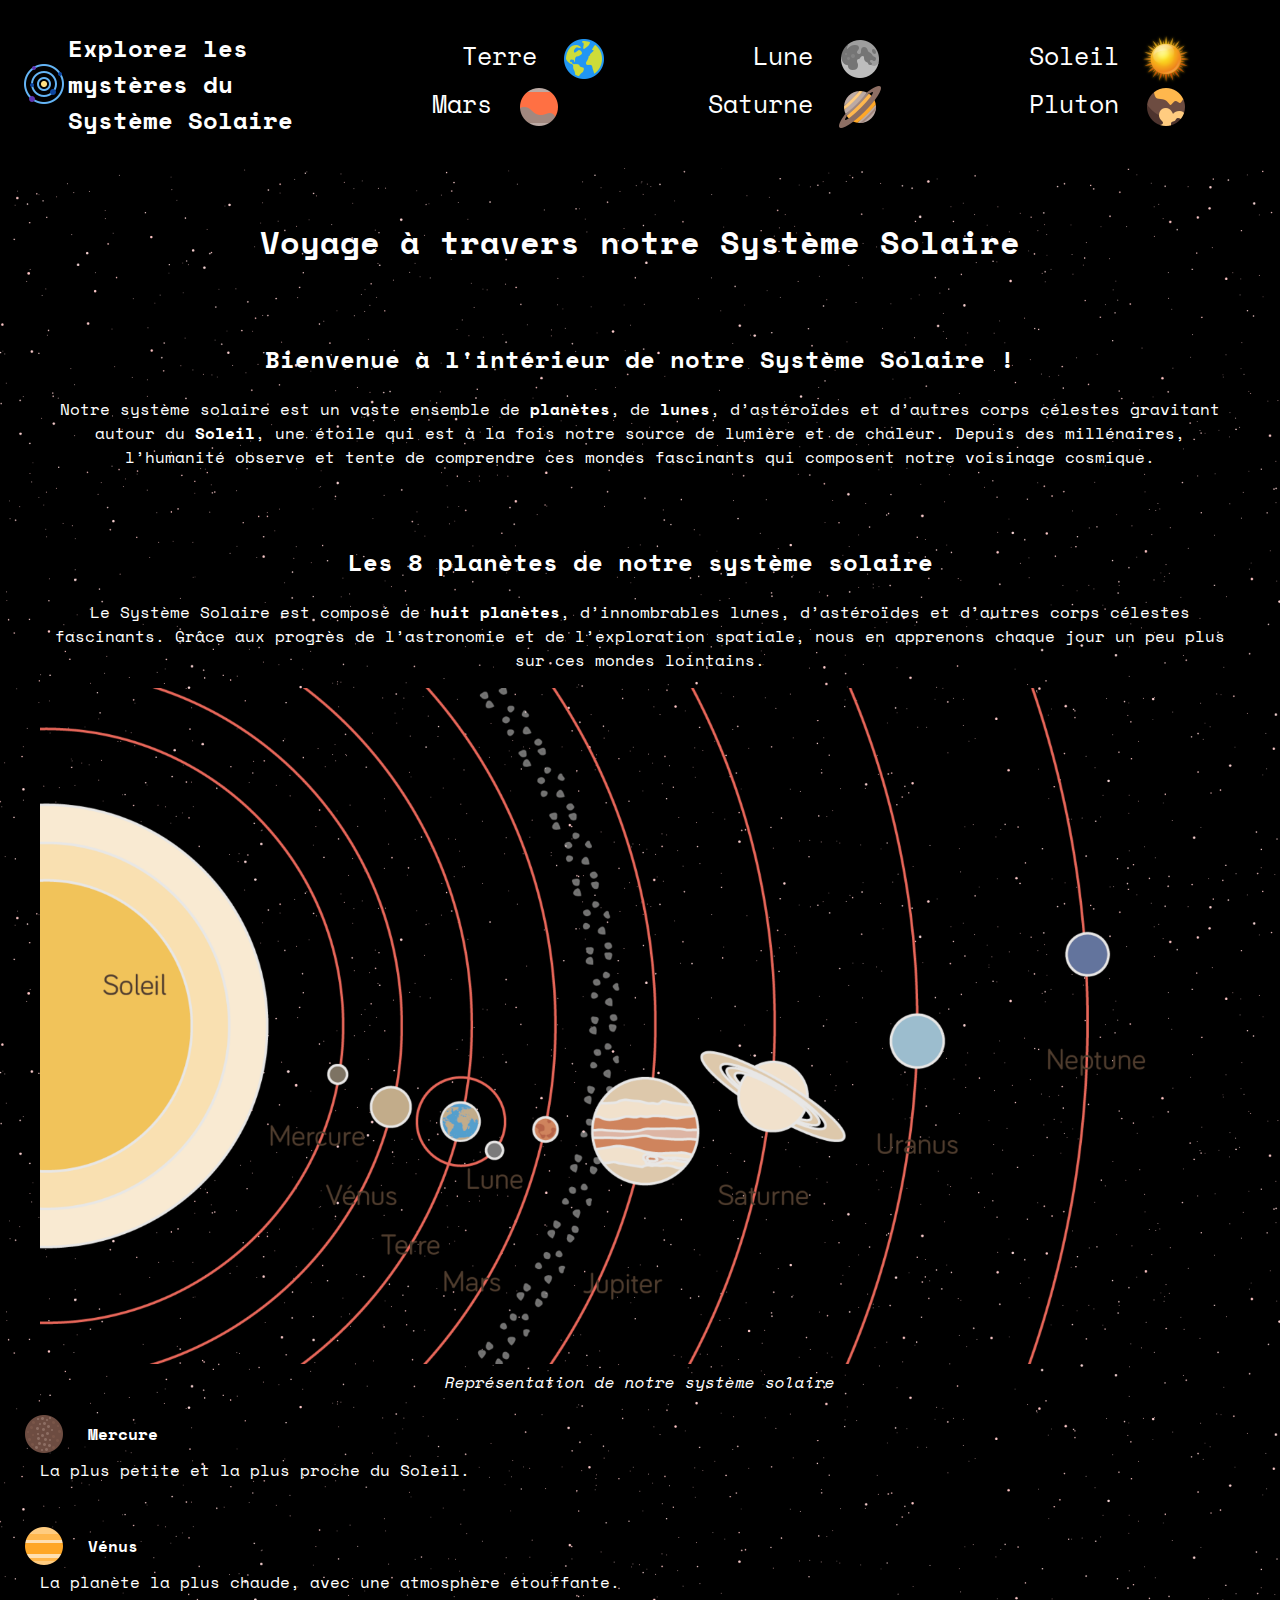
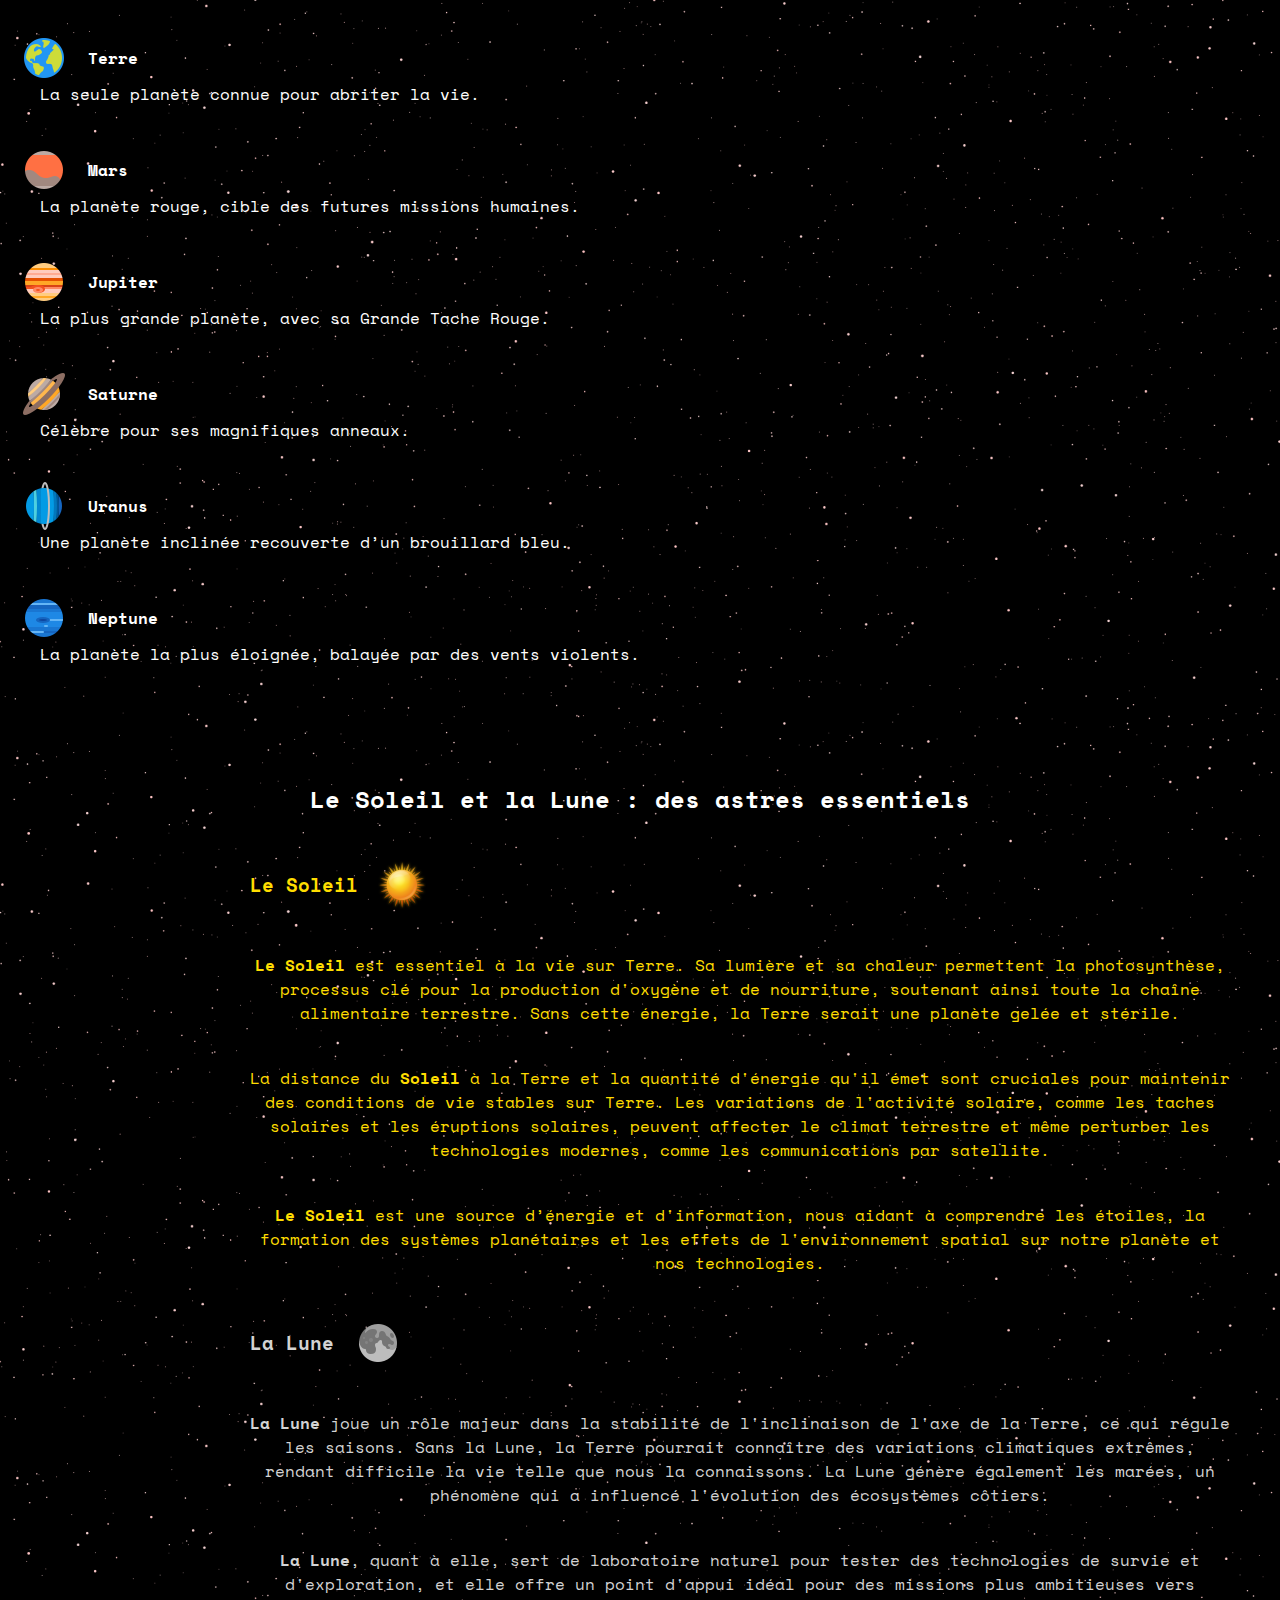
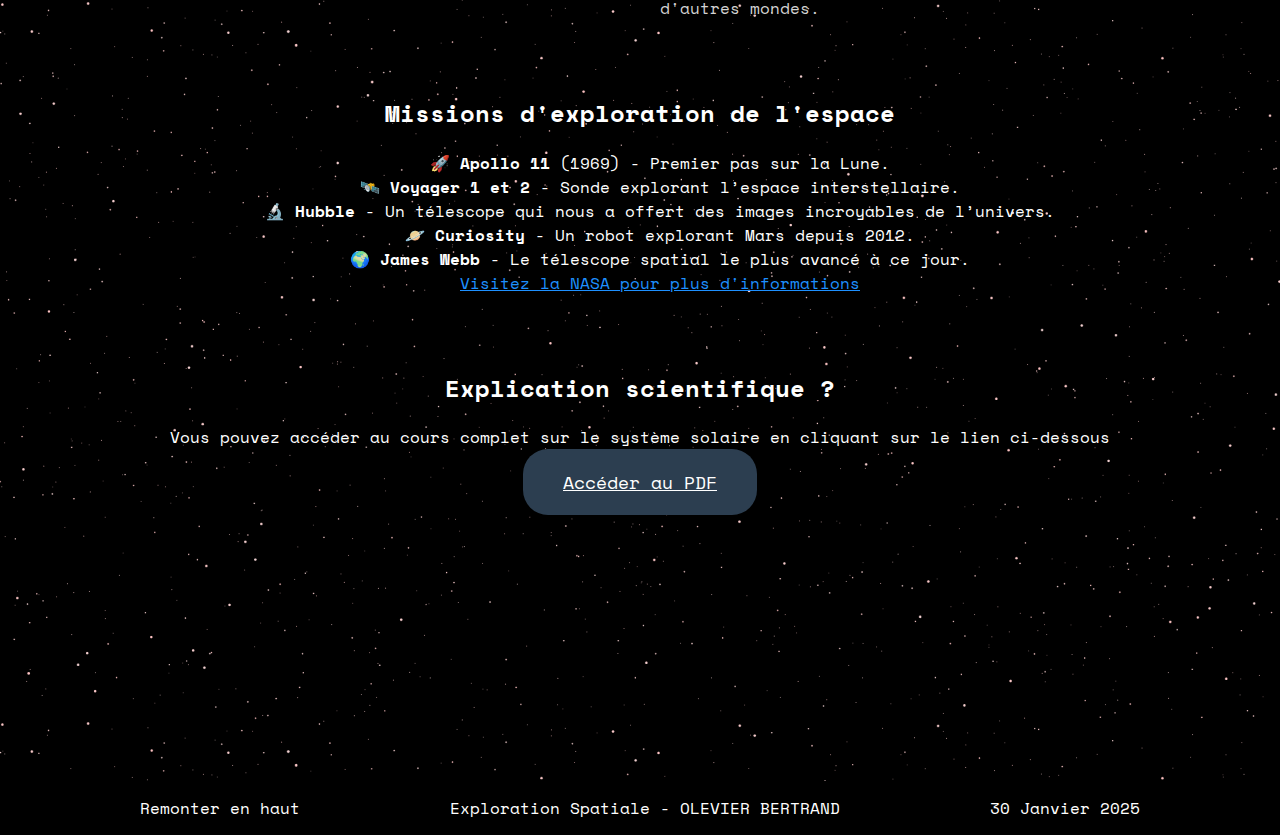
==== index.html @ 2964c232 "ajout des liens et case et document consultable" ====
<!DOCTYPE html>
<html lang="fr">

<head>
	<title>Spatial</title>
	<meta charset="utf-8"/>
	<meta name="generator" content="Sublime Text" />
	<meta name="author" content="Olevier,Bertrand" />
	<meta name="date" content="2025-01-29T21:01:23+0100" />
	<meta name="keywords" content=" système solaire, espace, astronomie, exploration spatiale, planètes, univers, étoiles, découverte, science, cosmologie, astrophysique"/>
	<meta name="description" content="Explorez l'univers avec notre site dédié à la découverte du Système Solaire. Découvrez la Terre, la Lune, Mars et le Soleil, leurs caractéristiques, leur histoire et les missions spatiales qui les explorent."/>
	<link rel="icon" href="./image/IconTitre.ico" type="image/ico" />
	<link rel="stylesheet" href="./style.css"/>
</head>
<body>
	<header>
		<nav>
			<h2 id="top"><a href="./index.html"><img src="./image/Univers.png" alt="Univers"/>Explorez les mystères du Système Solaire</a></h2>
			<ul>
				<li><a href="./terre.html">Terre <img src="./image/Terre.png" alt="Terre"/></a></li>
				<li><a href="./lune.html">Lune <img src="./image/Lune.png" alt="Lune"/></a></li>
				<li><a href="./soleil.html">Soleil <img src="./image/Soleil.png" alt="Soleil"/></a></li>
				<li><a href="./mars.html">Mars <img src="./image/Mars.png" alt="Mars"/></a></li>
				<li><a href="./saturne.html">Saturne <img src="./image/Saturne.png" alt="Saturne"/></a></li>
				<li><a href="./pluton.html">Pluton <img src="./image/Pluton.png" alt="Pluton"/></a></li>
			</ul>
		</nav>
	</header>
	<main>
		<h1>Voyage à travers notre Système Solaire</h1>
		<section>
			<h2>Bienvenue à l'intérieur de notre <strong>Système Solaire</strong> !</h2>
			<p>Notre système solaire est un vaste ensemble de <strong>planètes</strong>, de <strong>lunes</strong>, d’astéroïdes et d’autres corps célestes gravitant autour du <strong>Soleil</strong>, une étoile qui est à la fois notre source de lumière et de chaleur. Depuis des millénaires, l’humanité observe et tente de comprendre ces mondes fascinants qui composent notre voisinage cosmique.</p>
		</section>
		<section>
			<h2>Les 8 planètes de notre système solaire</h2>
			<p>Le Système Solaire est composé de <strong>huit planètes</strong>, d’innombrables lunes, d’astéroïdes et d’autres corps célestes fascinants. Grâce aux progrès de l’astronomie et de l’exploration spatiale, nous en apprenons chaque jour un peu plus sur ces mondes lointains.</p>
			<figure>
				<img id="Illustration-Systeme" src="./image/Systeme-Solaire.png" alt="Image Systeme-Solaire"/>
				<figcaption><em>Représentation de notre système solaire</em></figcaption>
			</figure>
			<dl>
    			<dt><img src="./image/Mercure.png" alt="Mercure"/> <strong>Mercure</strong></dt>
    			<dd>La plus petite et la plus proche du Soleil.</dd>

    			<dt><img src="./image/Venus.png" alt="Vénus"/><strong>Vénus</strong></dt>
    			<dd>La planète la plus chaude, avec une atmosphère étouffante.</dd>

    			<dt><img src="./image/Terre.png" alt="Terre"/><strong>Terre</strong></dt>
    			<dd>La seule planète connue pour abriter la vie.</dd>

    			<dt><img src="./image/Mars.png" alt="Mars"/><strong>Mars</strong></dt>
    			<dd>La planète rouge, cible des futures missions humaines.</dd>

    			<dt><img src="./image/Jupiter.png" alt="Jupiter"/><strong>Jupiter</strong></dt>
    			<dd>La plus grande planète, avec sa Grande Tache Rouge.</dd>

    			<dt><img src="./image/Saturne.png" alt="Saturne"/><strong>Saturne</strong></dt>
    			<dd>Célèbre pour ses magnifiques anneaux.</dd>

    			<dt><img src="./image/Uranus.png" alt="Uranus"/><strong>Uranus</strong></dt>
    			<dd>Une planète inclinée recouverte d’un brouillard bleu.</dd>

    			<dt><img src="./image/Neptune.png" alt="Neptune"/><strong>Neptune</strong></dt>
    			<dd>La planète la plus éloignée, balayée par des vents violents.</dd>
			</dl>

		</section>

		<section>
			<h2>Le Soleil et la Lune : des astres essentiels</h2>
			<article>
				<h3 class="Soleil">Le Soleil<img src="./image/Soleil.png" alt="Soleil"/></h3>
				<p class="Soleil"><strong>Le Soleil</strong> est essentiel à la vie sur Terre. Sa lumière et sa chaleur permettent la photosynthèse, processus clé pour la production d'oxygène et de nourriture, soutenant ainsi toute la chaîne alimentaire terrestre. Sans cette énergie, la Terre serait une planète gelée et stérile.</p>
				<p class="Soleil">La distance du <strong>Soleil</strong> à la Terre et la quantité d'énergie qu'il émet sont cruciales pour maintenir des conditions de vie stables sur Terre. Les variations de l'activité solaire, comme les taches solaires et les éruptions solaires, peuvent affecter le climat terrestre et même perturber les technologies modernes, comme les communications par satellite.</p>
				<p class="Soleil"><strong>Le Soleil</strong> est une source d’énergie et d'information, nous aidant à comprendre les étoiles, la formation des systèmes planétaires et les effets de l'environnement spatial sur notre planète et nos technologies.</p>
			</article>
			<article>
				<h3 class="Lune">La Lune<img src="./image/Lune.png" alt="Lune"/></h3>
				<p class="Lune"><strong>La Lune</strong> joue un rôle majeur dans la stabilité de l'inclinaison de l'axe de la Terre, ce qui régule les saisons. Sans la Lune, la Terre pourrait connaître des variations climatiques extrêmes, rendant difficile la vie telle que nous la connaissons. La Lune génère également les marées, un phénomène qui a influencé l'évolution des écosystèmes côtiers.</p>
				<p class="Lune"><strong>La Lune</strong>, quant à elle, sert de laboratoire naturel pour tester des technologies de survie et d'exploration, et elle offre un point d'appui idéal pour des missions plus ambitieuses vers d'autres mondes.</p>
			</article>
			
		</section>
		<section>
			<h2>Missions d'exploration de l'espace</h2>
			<ul>
				<li>🚀 <strong>Apollo 11</strong> (1969) - Premier pas sur la Lune.</li>
            	<li>🛰️ <strong>Voyager 1 et 2</strong> - Sonde explorant l’espace interstellaire.</li>
            	<li>🔬 <strong>Hubble</strong> - Un télescope qui nous a offert des images incroyables de l’univers.</li>
            	<li>🪐 <strong>Curiosity</strong> - Un robot explorant Mars depuis 2012.</li>
            	<li>🌍 <strong>James Webb</strong> - Le télescope spatial le plus avancé à ce jour.</li>
            	<li><a class="Bleu" href="https://www.nasa.gov/" target="_blank">Visitez la NASA pour plus d'informations</a></li>
			</ul>
		</section>
		<section>
			<h2>Explication scientifique ?</h2>
			<p>
				Vous pouvez accéder au cours complet sur le système solaire en cliquant sur le lien ci-dessous
				<br/><a id="Pdf" href="./document/DossierEnseignants.pdf">Accéder au PDF</a>
			</p>
		</section>
	</main>
	<footer>
		<a href="#top" id="remonter">Remonter en haut</a>
		<span>Exploration Spatiale - OLEVIER BERTRAND</span>
		<time datetime="2025-01-30">30 Janvier 2025</time>
	</footer>
</body>
</html>
---- style.css ----
/* Importation des polices */
@import url('https://fonts.googleapis.com/css2?family=Space+Mono&display=swap');

/* Styles globaux */
body {
    margin: 0;
    background-color: black;
    background-image: url(./image/Fond.png);
    background-size: 100% auto;
    font-family: 'Space Mono', monospace;
    color: white;
}

main {
    padding-bottom: 250px;
}

footer {
    display: flex;
    justify-content: center;
    align-items: center;
    background-color: black;
    padding: 15px;
}

/* Titres */
h1 {
    color: white;
    text-align: center;
    margin-top: 50px;
}

section h2 {
    padding-top: 25px;
    color: white;
    text-align: center;
    margin-top: 50px;
}

section h3 {
    padding-top: 25px;
    padding-left: 250px;
    display: flex;
    align-items: center;
}

/* Navigation */
nav {
    display: flex;
    margin-top: 0;
    padding: 10px;
    background-color: black;
    color: white;
}

nav ul {
    font-size: 25px;
    list-style-type: none;
    text-align: right;
    justify-content: flex-end;
}

nav h2 a {
    padding-left: 10px;
    display: flex;
    align-items: center;
    justify-content: center;
}

nav ul li {
    display: inline;
    margin-left: 50px;
    margin-right: 80px;
}

nav ul li img {
    margin-left: 8px;
    vertical-align: middle;
}

nav a {
    text-decoration: none;
    color: white;
    display: inline-block;
    position: relative;
}

nav a::after {
    content: '';
    position: absolute;
    width: 100%;
    transform: scaleX(0);
    height: 2px;
    bottom: 0;
    left: 0;
    background-color: white;
    transition: transform 1s ease-out;
}

nav a:hover::after {
    transform: scaleX(1);
}

nav a img:hover {
    transform: scale(1.1);
}

/* Tableaux */
table, th, td {
    text-align: center;
    border: 1px solid white;
    border-collapse: collapse;
}

table {
    margin: auto;
}

td {
    color: white;
    padding: 5px;
}

tr:not(:last-child) {
    text-align: center;
    border-bottom: 2px solid white;
}

caption {
    margin: auto;
    color: white;
    text-align: center;
}

/* Listes */
ul {
    list-style-type: none;
    text-align: center;
}

/* Autres styles spécifiques */
section h3 img {
    padding-left: 20px;
}

p {
    text-align: center;
    padding-inline: 50px;
}

dt {
    display: flex;
    align-items: center;
}

dt img {
    padding-inline: 20px;
}

span{
    text-align: center;
    padding-inline: 150px;

}

dd {
    padding-bottom: 40px;
}

figure {
    text-align: center;
}


/* Couleurs spécifiques */
.Soleil {
    padding-top: 25px;
    padding-left: 250px;
    color: #FFDD00;
}

.Lune {
    color: #D3D3D3;
    padding-top: 25px;
    padding-left: 250px;
}

.Mars {
    color:#FF6600 ;
}

.Jaune {
    color: #FFDD00;
}

.Gris {
    color: #D3D3D3;
}

.Bleu {
    color: #1E90FF;
}

.Beige {
    color: #D8B57E;
    padding-bottom: 75px;
}


#Video {
    display: inline-block; 
    padding: 20px 40px;
    background-color: #D8B57E; 
    color: white;   
    border-radius: 25px; 
    font-size: 18px; 

}

#Vaisseau {
    display: inline-block; 
    padding: 20px 40px;
    background-color: #D3D3D3; 
    color: black;   
    border-radius: 25px; 
    font-size: 18px; 
}

#Alien {
    display: inline-block; 
    padding: 20px 40px;
    background-color: #FF6600; 
    color: white;   
    border-radius: 25px; 
    font-size: 18px; 
}

#Pdf {
     display: inline-block; 
    padding: 20px 40px;
    background-color: #2C3E50; 
    color: white;   
    border-radius: 25px; 
    font-size: 18px; 
}

#Illustration-Systeme{
    max-width: 100%
}

#Liste-Soleil strong{
    padding-top: 25px;
    color: #FFDD00;
}



#remonter{
    text-decoration: none;
    color: white;

}
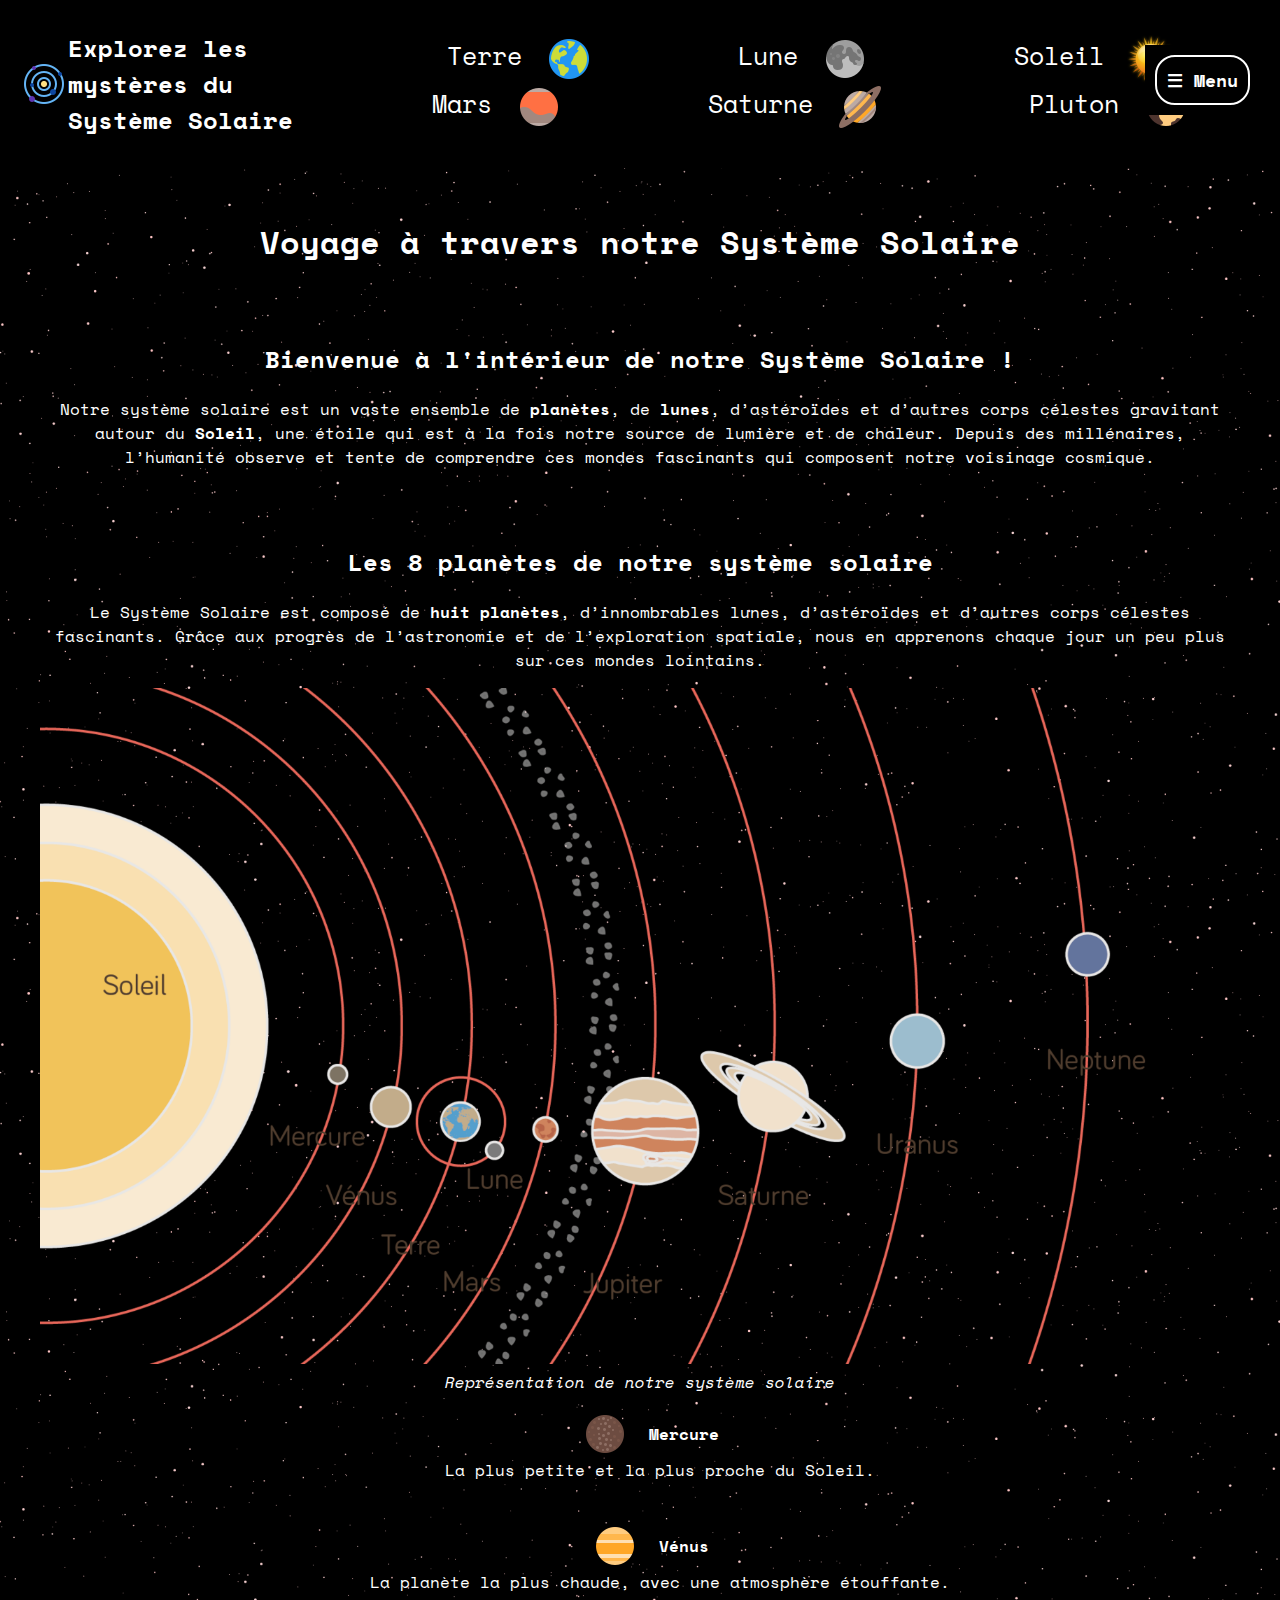
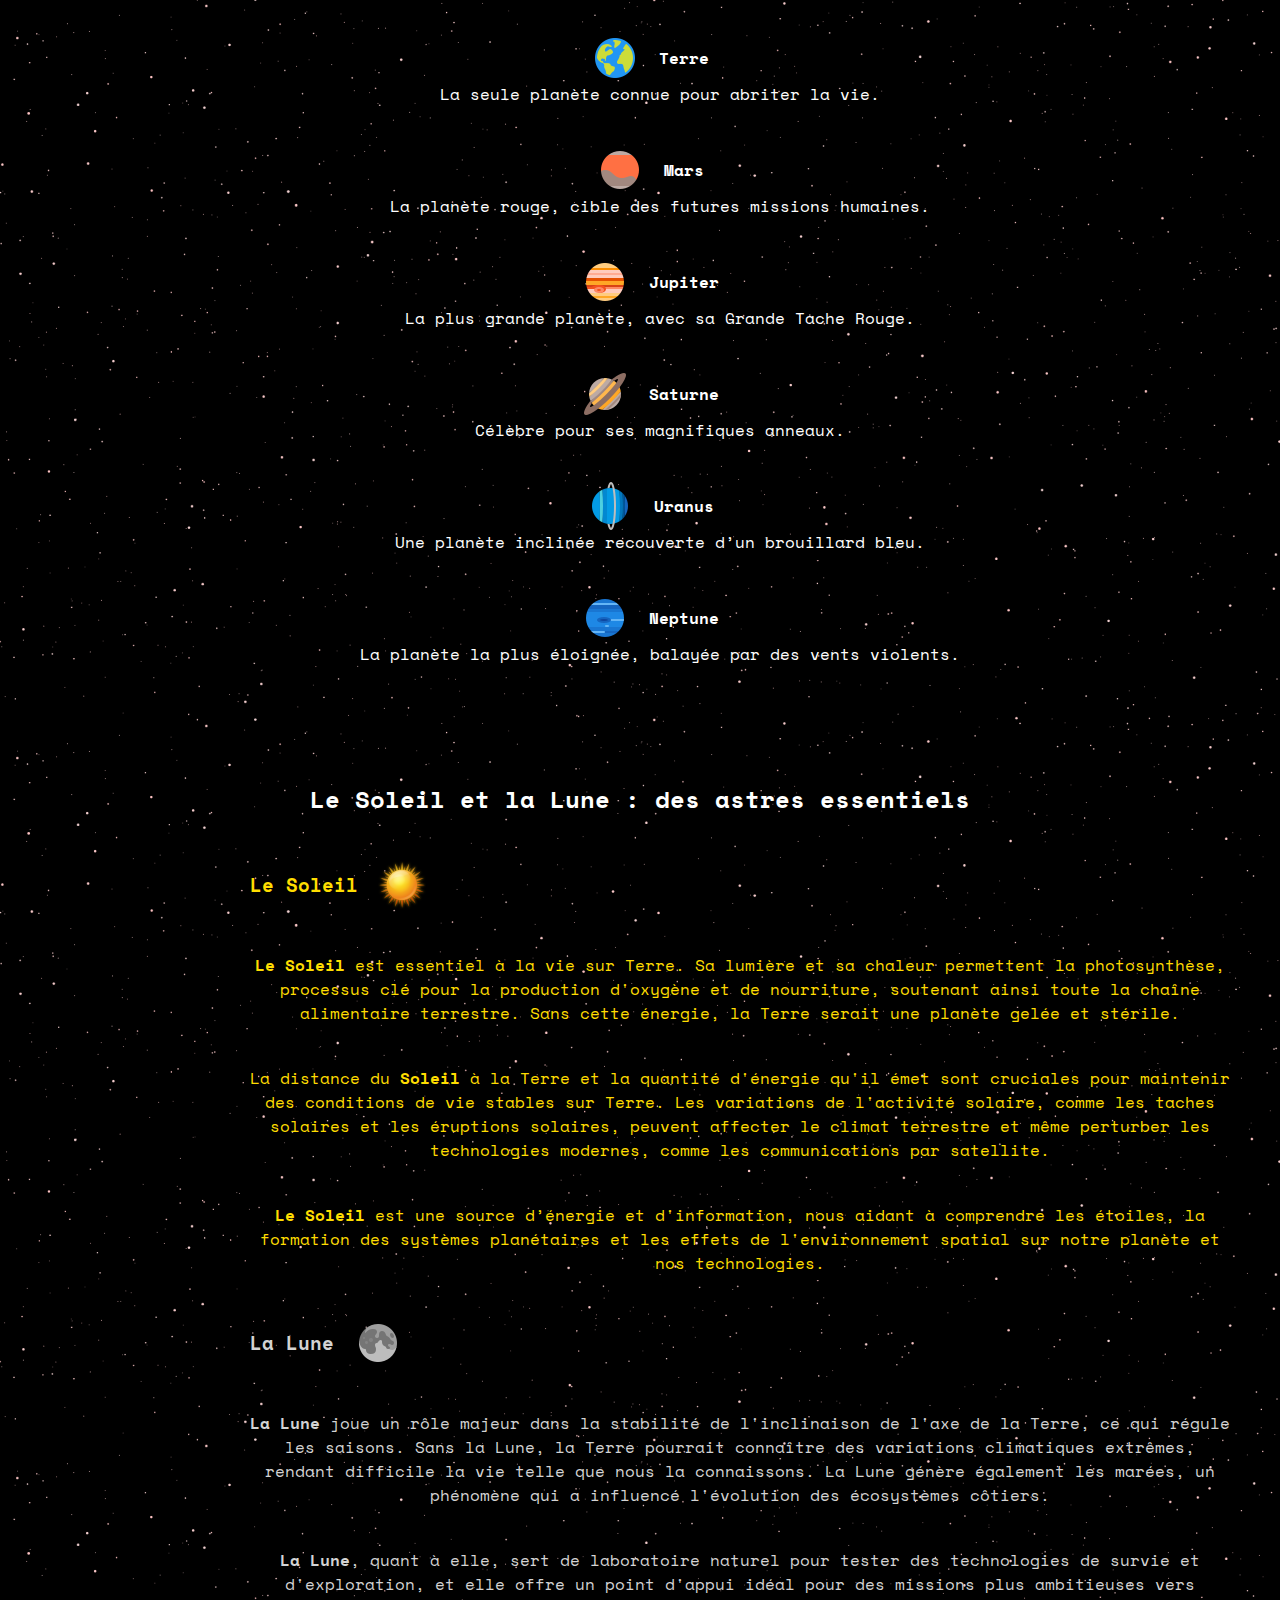
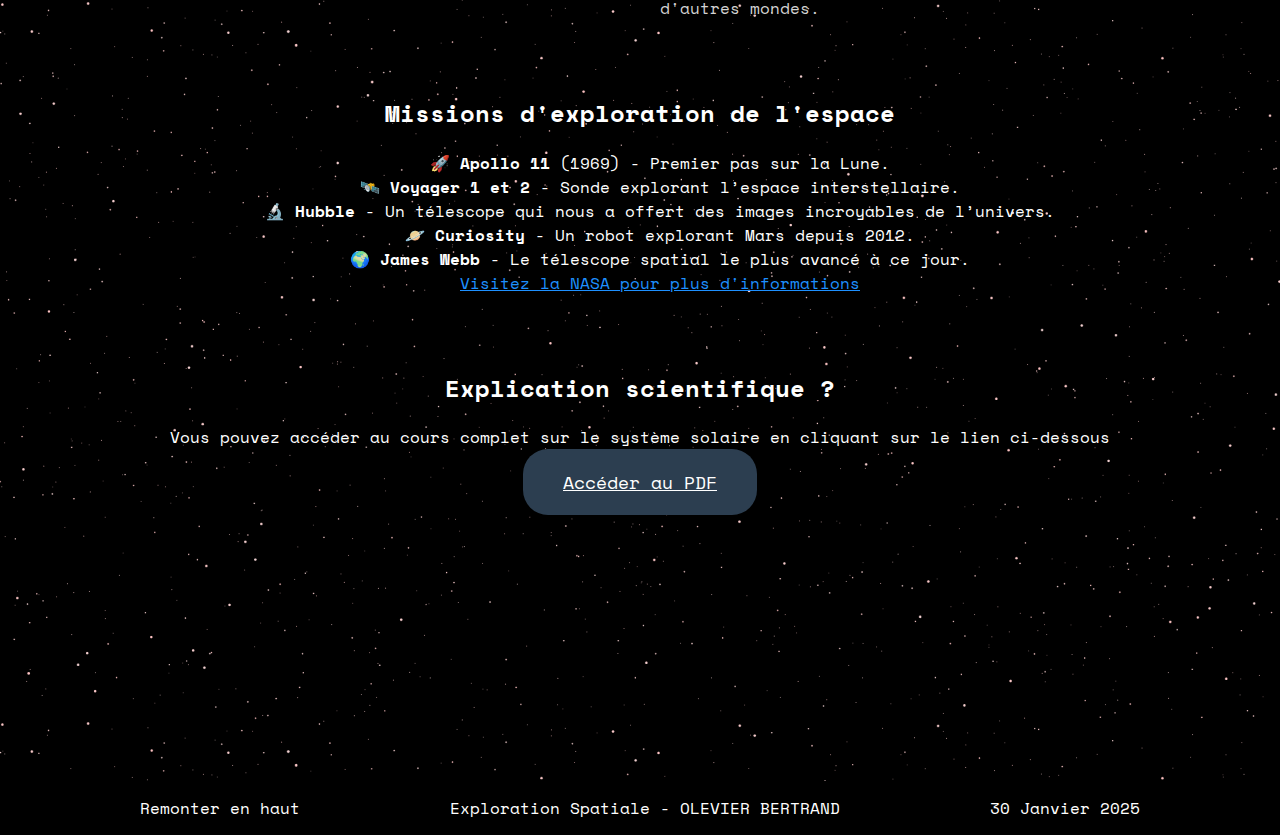
==== commit 2865181a: "beaucoup de choses dont nav verical principalement" ====
--- a/index.html
+++ b/index.html
@@ -15,7 +15,7 @@
 <body>
 	<header>
 		<nav>
-			<h2 id="top"><a href="./index.html"><img src="./image/Univers.png" alt="Univers"/>Explorez les mystères du Système Solaire</a></h2>
+			<h2 id="Top"><a href="./index.html"><img src="./image/Univers.png" alt="Univers"/>Explorez les mystères du Système Solaire</a></h2>
 			<ul>
 				<li><a href="./terre.html">Terre <img src="./image/Terre.png" alt="Terre"/></a></li>
 				<li><a href="./lune.html">Lune <img src="./image/Lune.png" alt="Lune"/></a></li>
@@ -26,6 +26,17 @@
 			</ul>
 		</nav>
 	</header>
+
+	<nav class="side-menu">
+		<span class="menu-label">☰ Menu</span>
+	    <ul>
+	        <li><a href="#top">Bienvenue</a></li>
+	        <li><a href="#Planetes">Les 8 planètes</a></li>
+	        <li><a href="#Soleil-Lune">Soleil et Lune</a></li>
+	        <li><a href="#Mission">Missions</a></li>
+	        <li><a href="#Pdf">Explications</a></li>
+	    </ul>
+	</nav>
 	<main>
 		<h1>Voyage à travers notre Système Solaire</h1>
 		<section>
@@ -39,7 +50,7 @@
 				<img id="Illustration-Systeme" src="./image/Systeme-Solaire.png" alt="Image Systeme-Solaire"/>
 				<figcaption><em>Représentation de notre système solaire</em></figcaption>
 			</figure>
-			<dl>
+			<dl id="Planetes">
     			<dt><img src="./image/Mercure.png" alt="Mercure"/> <strong>Mercure</strong></dt>
     			<dd>La plus petite et la plus proche du Soleil.</dd>
 
@@ -68,7 +79,7 @@
 		</section>
 
 		<section>
-			<h2>Le Soleil et la Lune : des astres essentiels</h2>
+			<h2 id="Soleil-Lune">Le Soleil et la Lune : des astres essentiels</h2>
 			<article>
 				<h3 class="Soleil">Le Soleil<img src="./image/Soleil.png" alt="Soleil"/></h3>
 				<p class="Soleil"><strong>Le Soleil</strong> est essentiel à la vie sur Terre. Sa lumière et sa chaleur permettent la photosynthèse, processus clé pour la production d'oxygène et de nourriture, soutenant ainsi toute la chaîne alimentaire terrestre. Sans cette énergie, la Terre serait une planète gelée et stérile.</p>
@@ -83,7 +94,7 @@
 			
 		</section>
 		<section>
-			<h2>Missions d'exploration de l'espace</h2>
+			<h2 id="Mission">Missions d'exploration de l'espace</h2>
 			<ul>
 				<li>🚀 <strong>Apollo 11</strong> (1969) - Premier pas sur la Lune.</li>
             	<li>🛰️ <strong>Voyager 1 et 2</strong> - Sonde explorant l’espace interstellaire.</li>
@@ -102,7 +113,7 @@
 		</section>
 	</main>
 	<footer>
-		<a href="#top" id="remonter">Remonter en haut</a>
+		<a href="#Top" id="Remonter">Remonter en haut</a>
 		<span>Exploration Spatiale - OLEVIER BERTRAND</span>
 		<time datetime="2025-01-30">30 Janvier 2025</time>
 	</footer>
--- a/style.css
+++ b/style.css
@@ -56,7 +56,7 @@
 nav ul {
     font-size: 25px;
     list-style-type: none;
-    text-align: right;
+    text-align: center  ;
     justify-content: flex-end;
 }
 
@@ -148,8 +148,12 @@
     padding-inline: 50px;
 }
 
+dl {
+    display: block;
+    justify-items: center;
+}
 dt {
-    display: flex;
+   display: flex;
     align-items: center;
 }
 
@@ -165,6 +169,7 @@
 
 dd {
     padding-bottom: 40px;
+
 }
 
 figure {
@@ -255,8 +260,63 @@
 
 
 
-#remonter{
+#Remonter{
     text-decoration: none;
     color: white;
 
-}+}
+
+
+
+
+.side-menu {
+    position: fixed;
+    right: 20px;
+    top: 5%;
+    cursor: pointer;
+}
+
+.menu-label {
+    color: white;
+    font-size: 18px;
+    font-weight: bold;
+    padding: 10px;
+    border: 2px solid white;
+    border-radius: 20px;
+}
+
+
+.side-menu ul {
+    list-style: none;
+    padding: 0;
+    display: none;
+}
+
+.side-menu:hover ul {   
+    display: flex;
+    flex-direction: column;
+    border: 2px solid white;
+    border-radius: 20px;
+    padding: 15px 15px;
+
+}
+
+.side-menu:hover .menu-label {
+    display: none;
+}
+
+.side-menu li {
+    margin: 0;
+    width: fit-content;
+}
+
+.side-menu a {  
+    background-color: transparent;
+    color: white;
+    font-size: 16px;
+    padding-top: 30px;
+}
+
+.side-menu a:hover {
+    color: #1E90FF;
+}
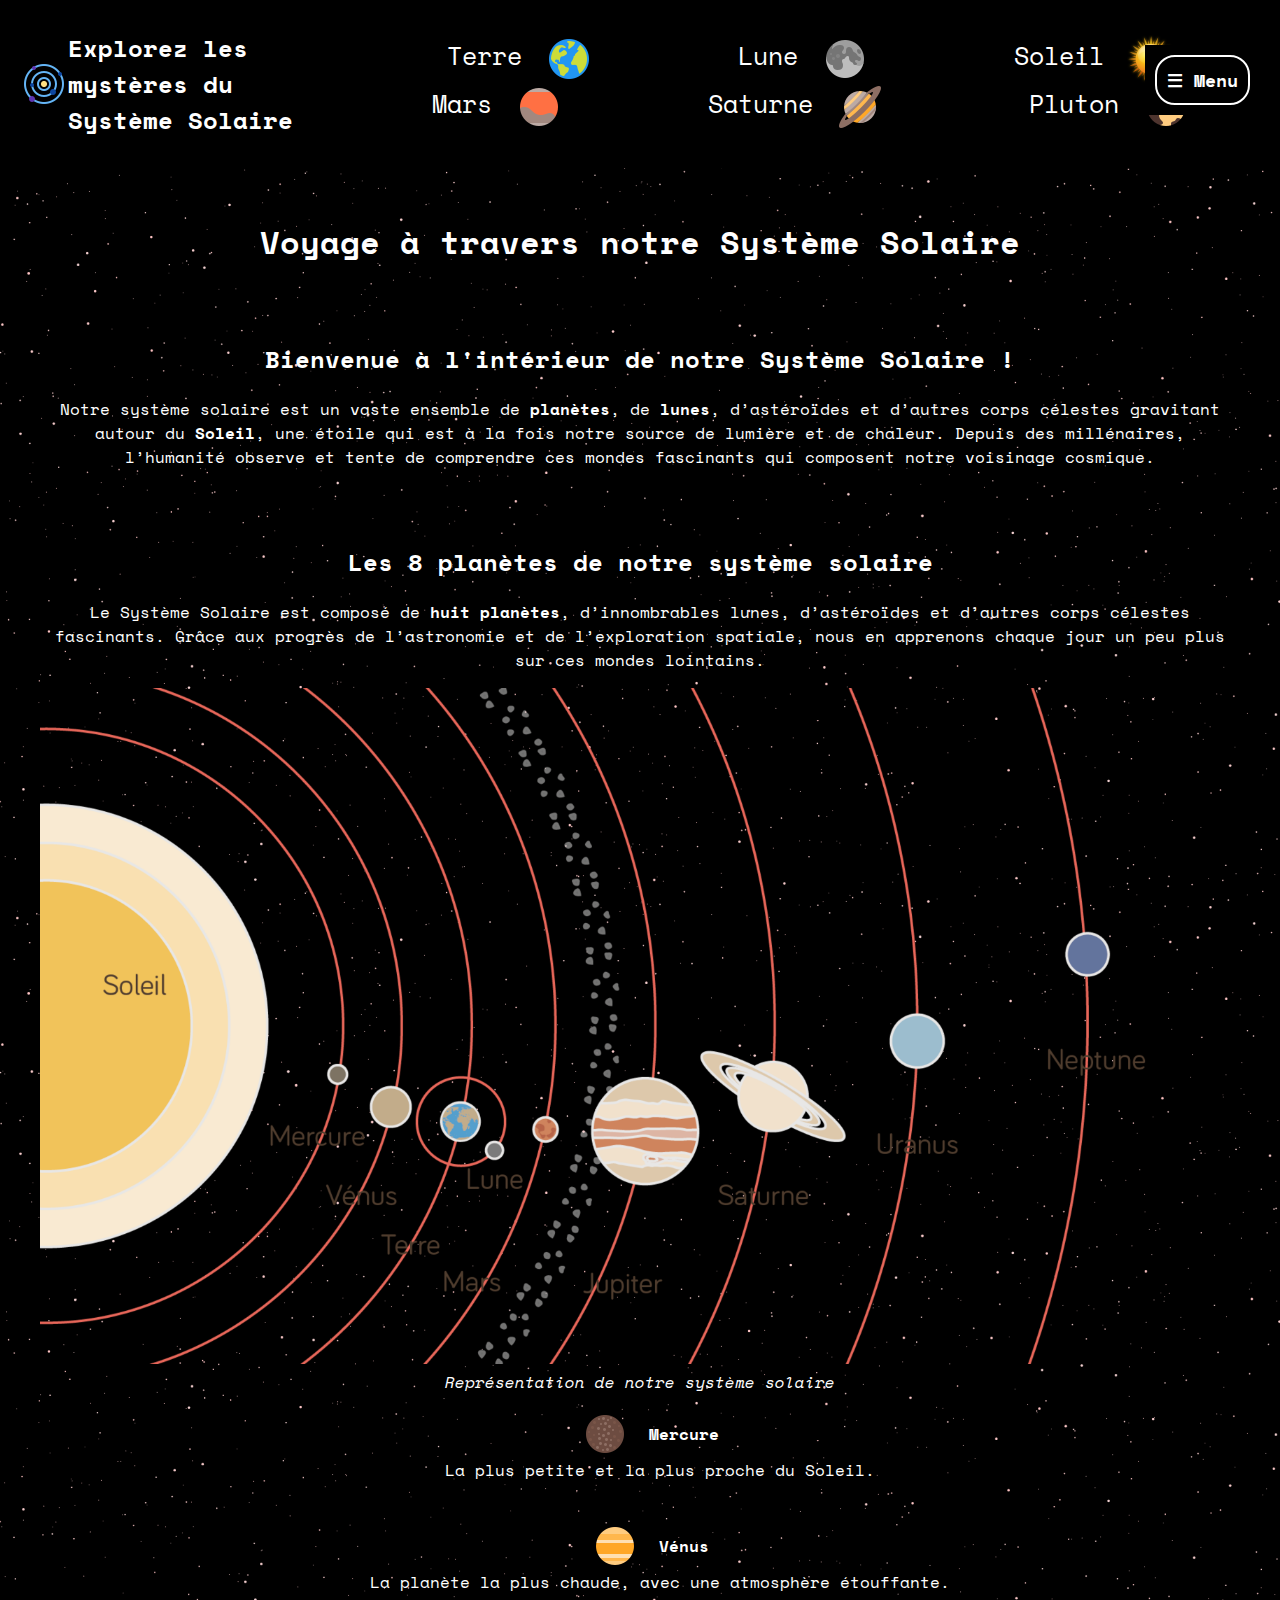
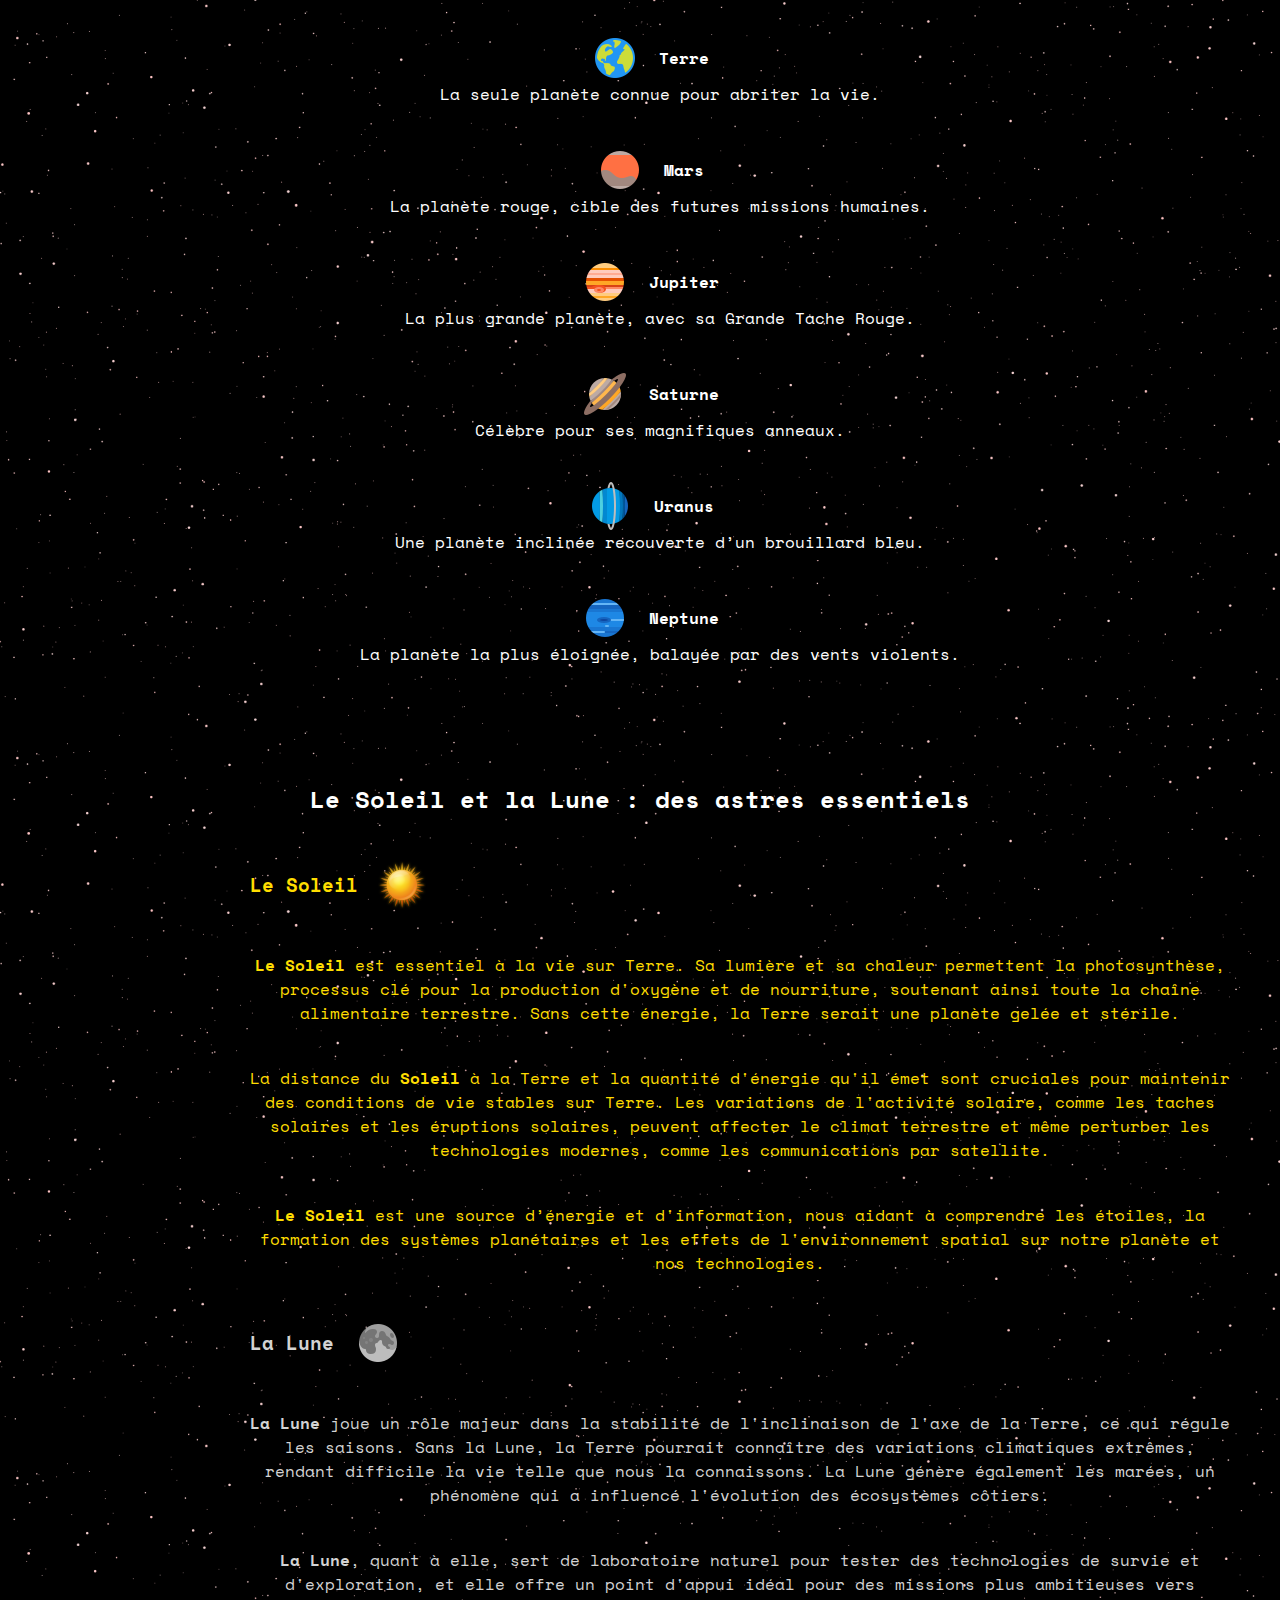
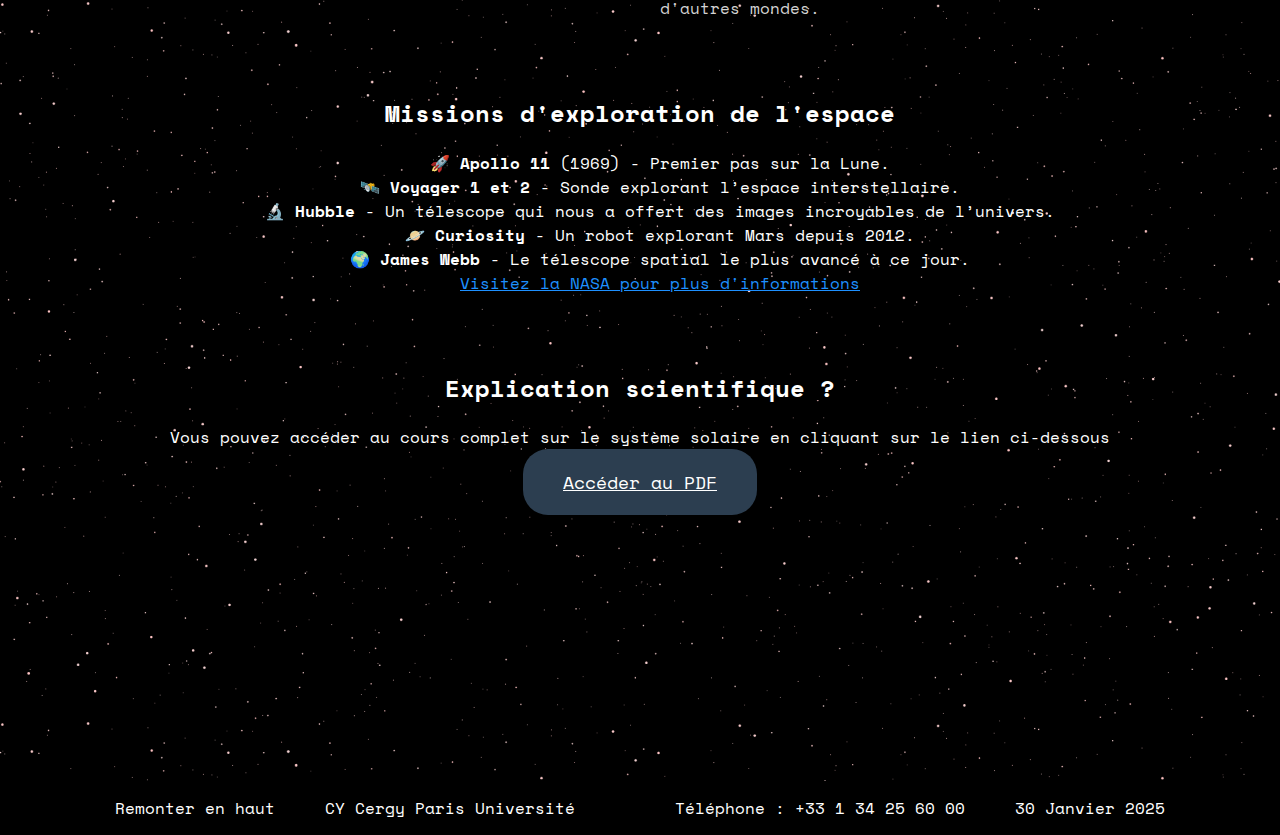
==== commit c07a9624: "footer pro" ====
--- a/index.html
+++ b/index.html
@@ -114,7 +114,8 @@
 	</main>
 	<footer>
 		<a href="#Top" id="Remonter">Remonter en haut</a>
-		<span>Exploration Spatiale - OLEVIER BERTRAND</span>
+		<span>CY Cergy Paris Université</span>
+		<span>Téléphone : +33 1 34 25 60 00</span>
 		<time datetime="2025-01-30">30 Janvier 2025</time>
 	</footer>
 </body>
--- a/style.css
+++ b/style.css
@@ -163,7 +163,7 @@
 
 span{
     text-align: center;
-    padding-inline: 150px;
+    padding-inline: 50px;
 
 }
 
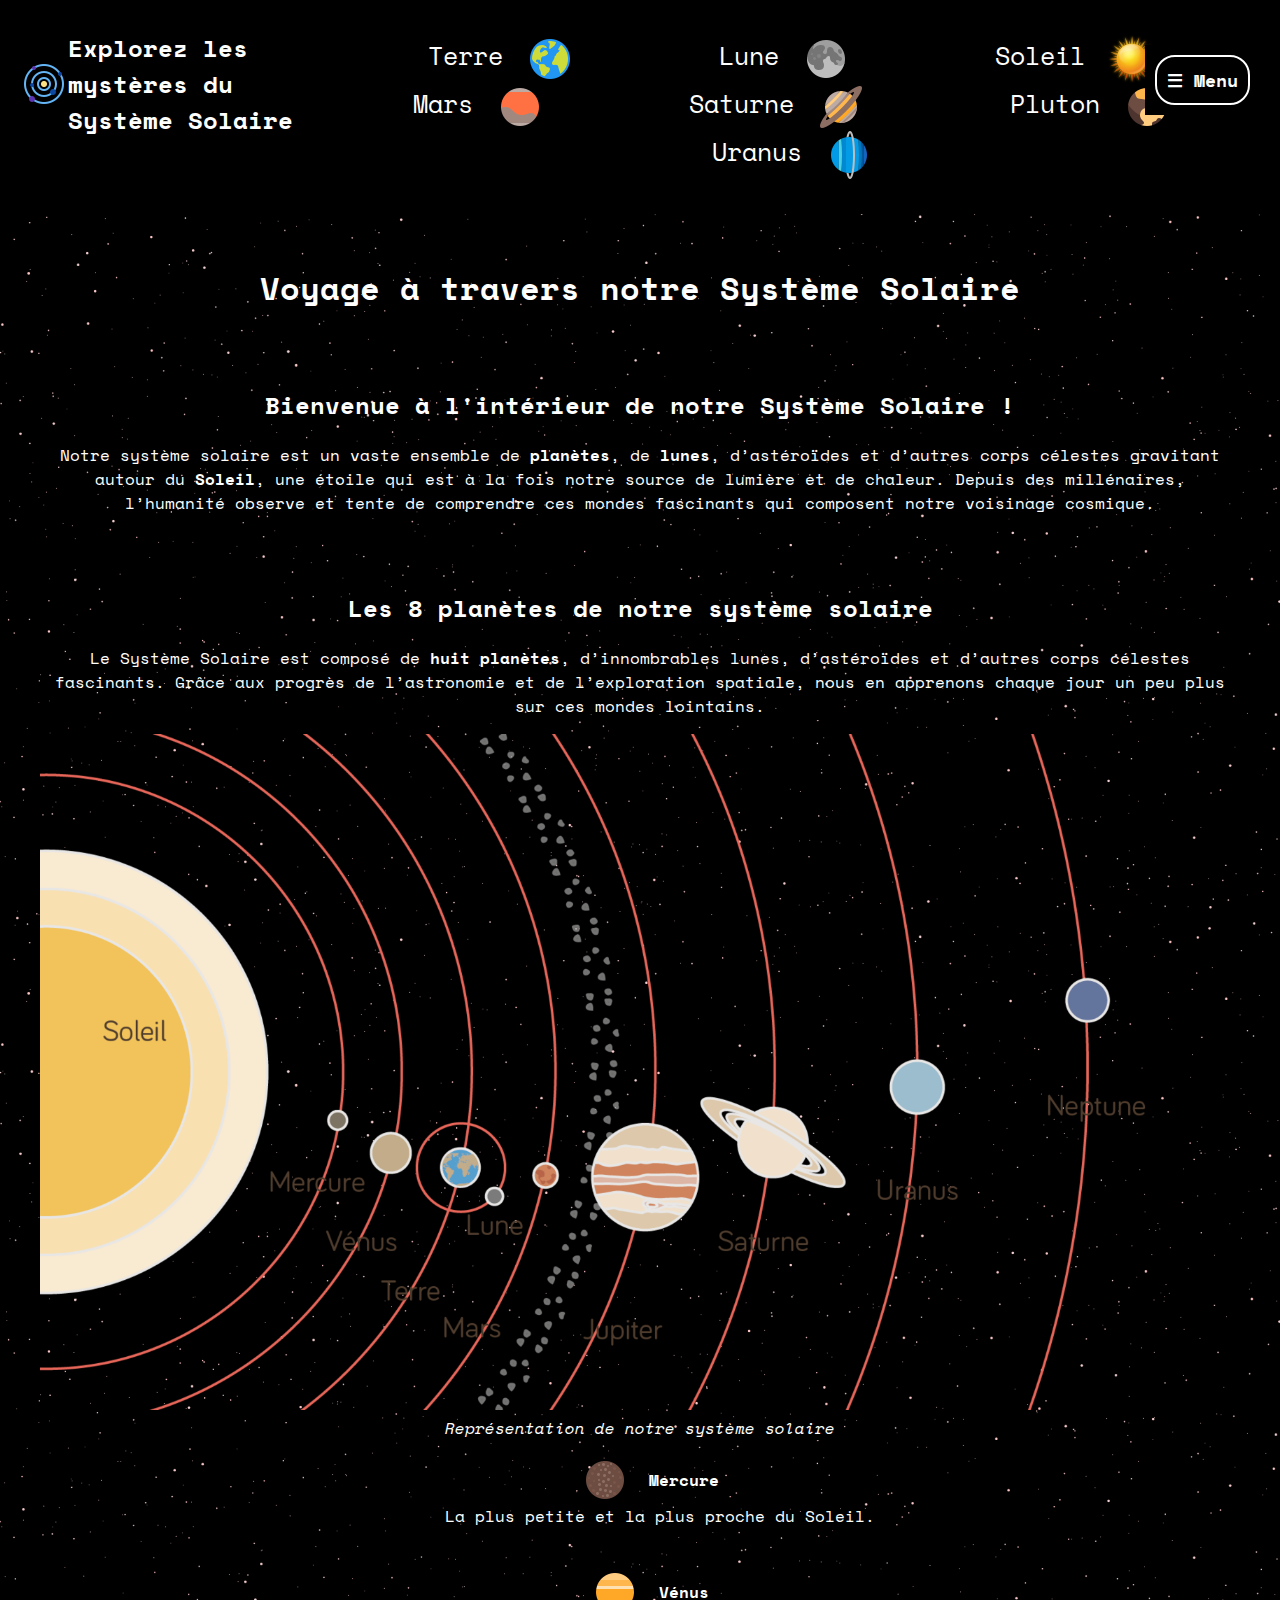
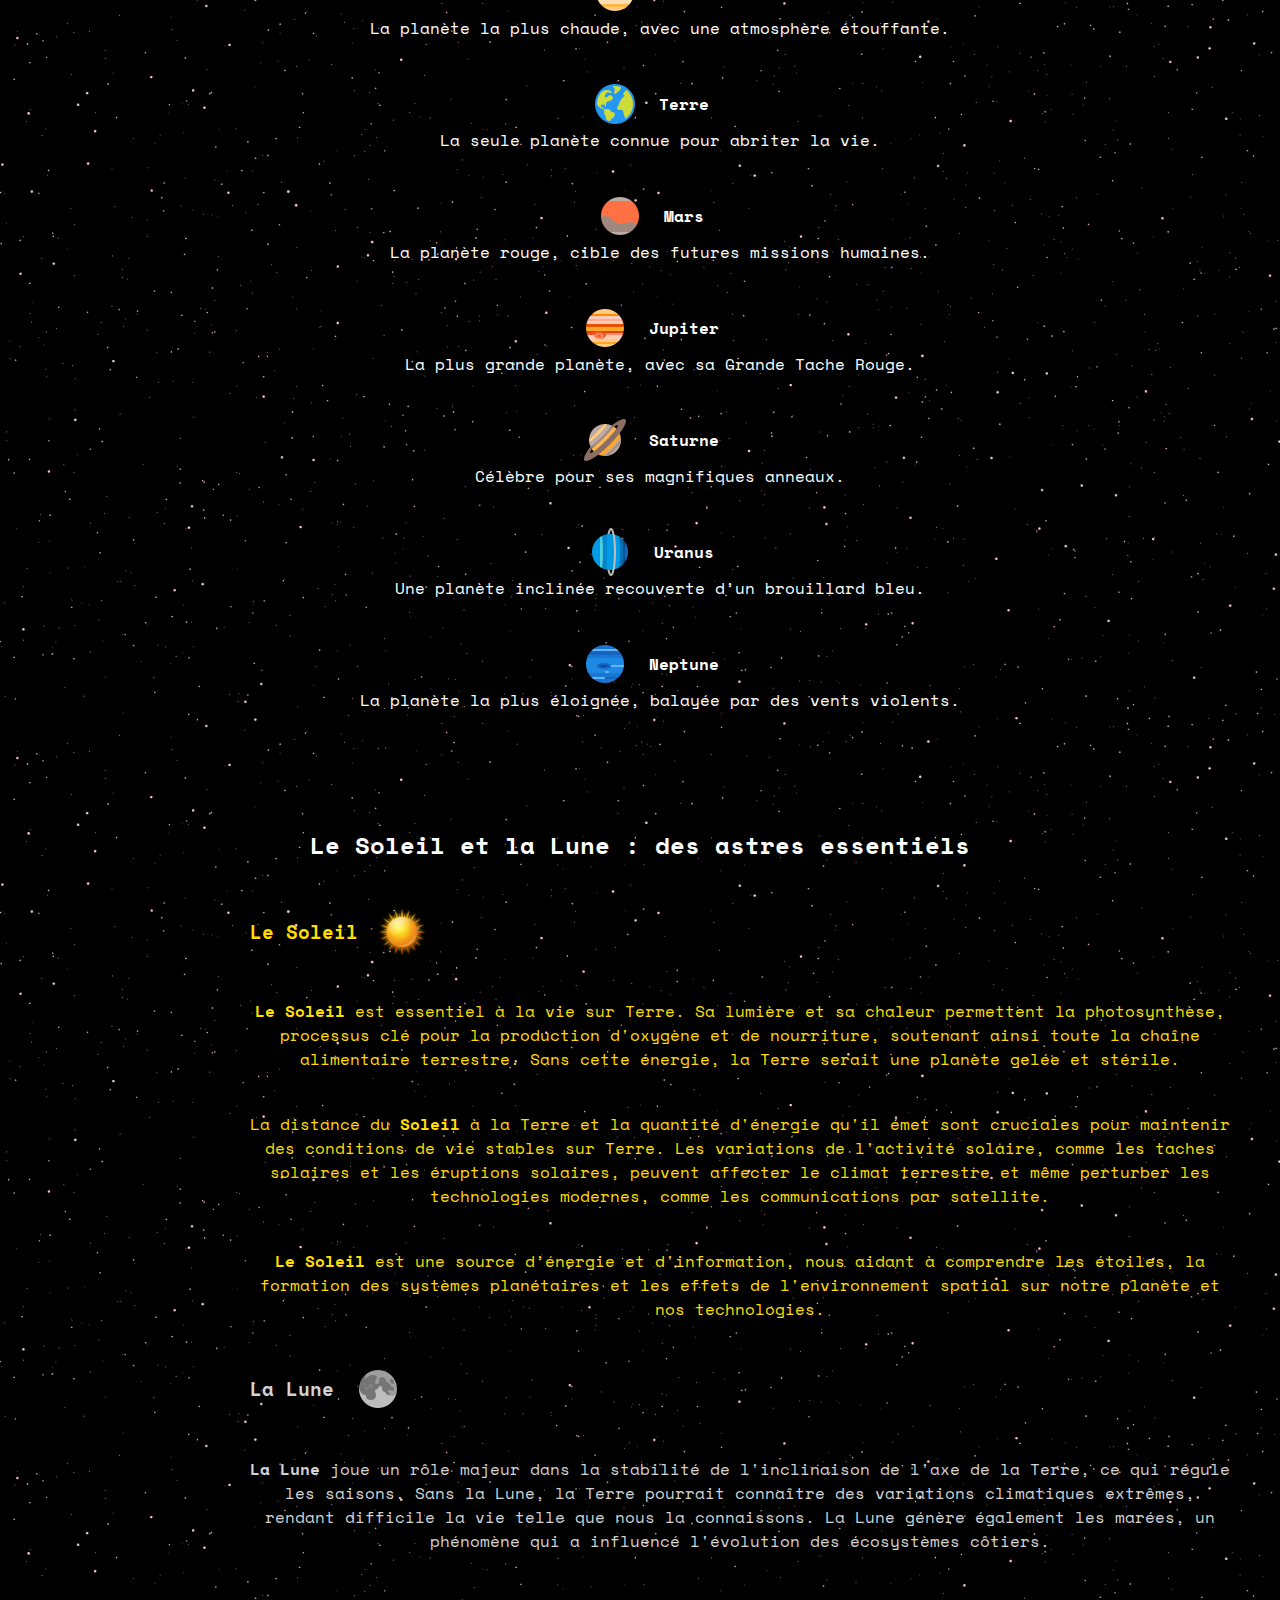
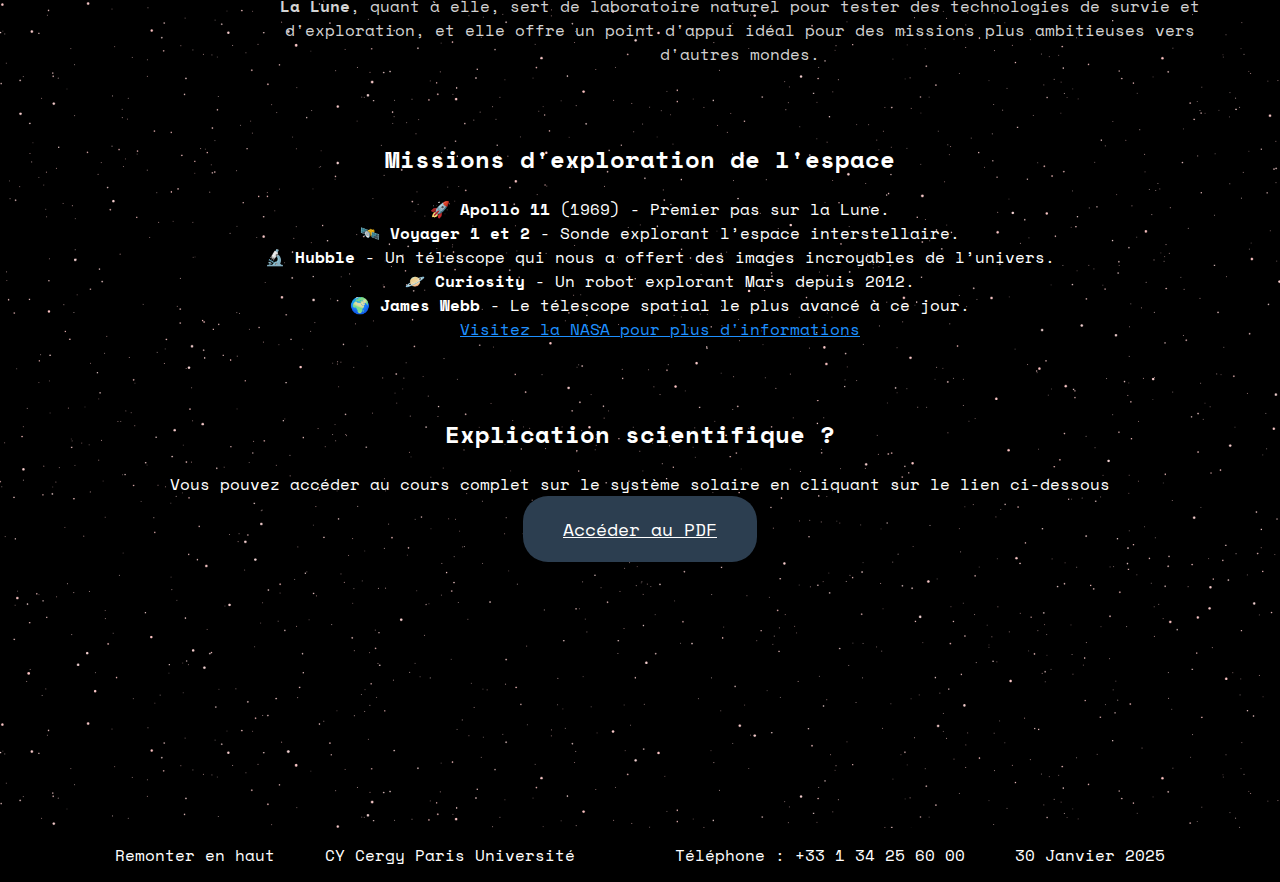
==== commit 9fa00ccc: "ajout d'uranus dans le nav" ====
--- a/index.html
+++ b/index.html
@@ -23,6 +23,7 @@
 				<li><a href="./mars.html">Mars <img src="./image/Mars.png" alt="Mars"/></a></li>
 				<li><a href="./saturne.html">Saturne <img src="./image/Saturne.png" alt="Saturne"/></a></li>
 				<li><a href="./pluton.html">Pluton <img src="./image/Pluton.png" alt="Pluton"/></a></li>
+				<li><a href="./uranus.html">Uranus <img src="./image/Uranus.png" alt="Uranus"/></a></li>
 			</ul>
 		</nav>
 	</header>
--- a/style.css
+++ b/style.css
@@ -211,6 +211,10 @@
     padding-bottom: 75px;
 }
 
+.BleuClair {
+    color: #90bcff;
+}
+
 
 #Video {
     display: inline-block; 
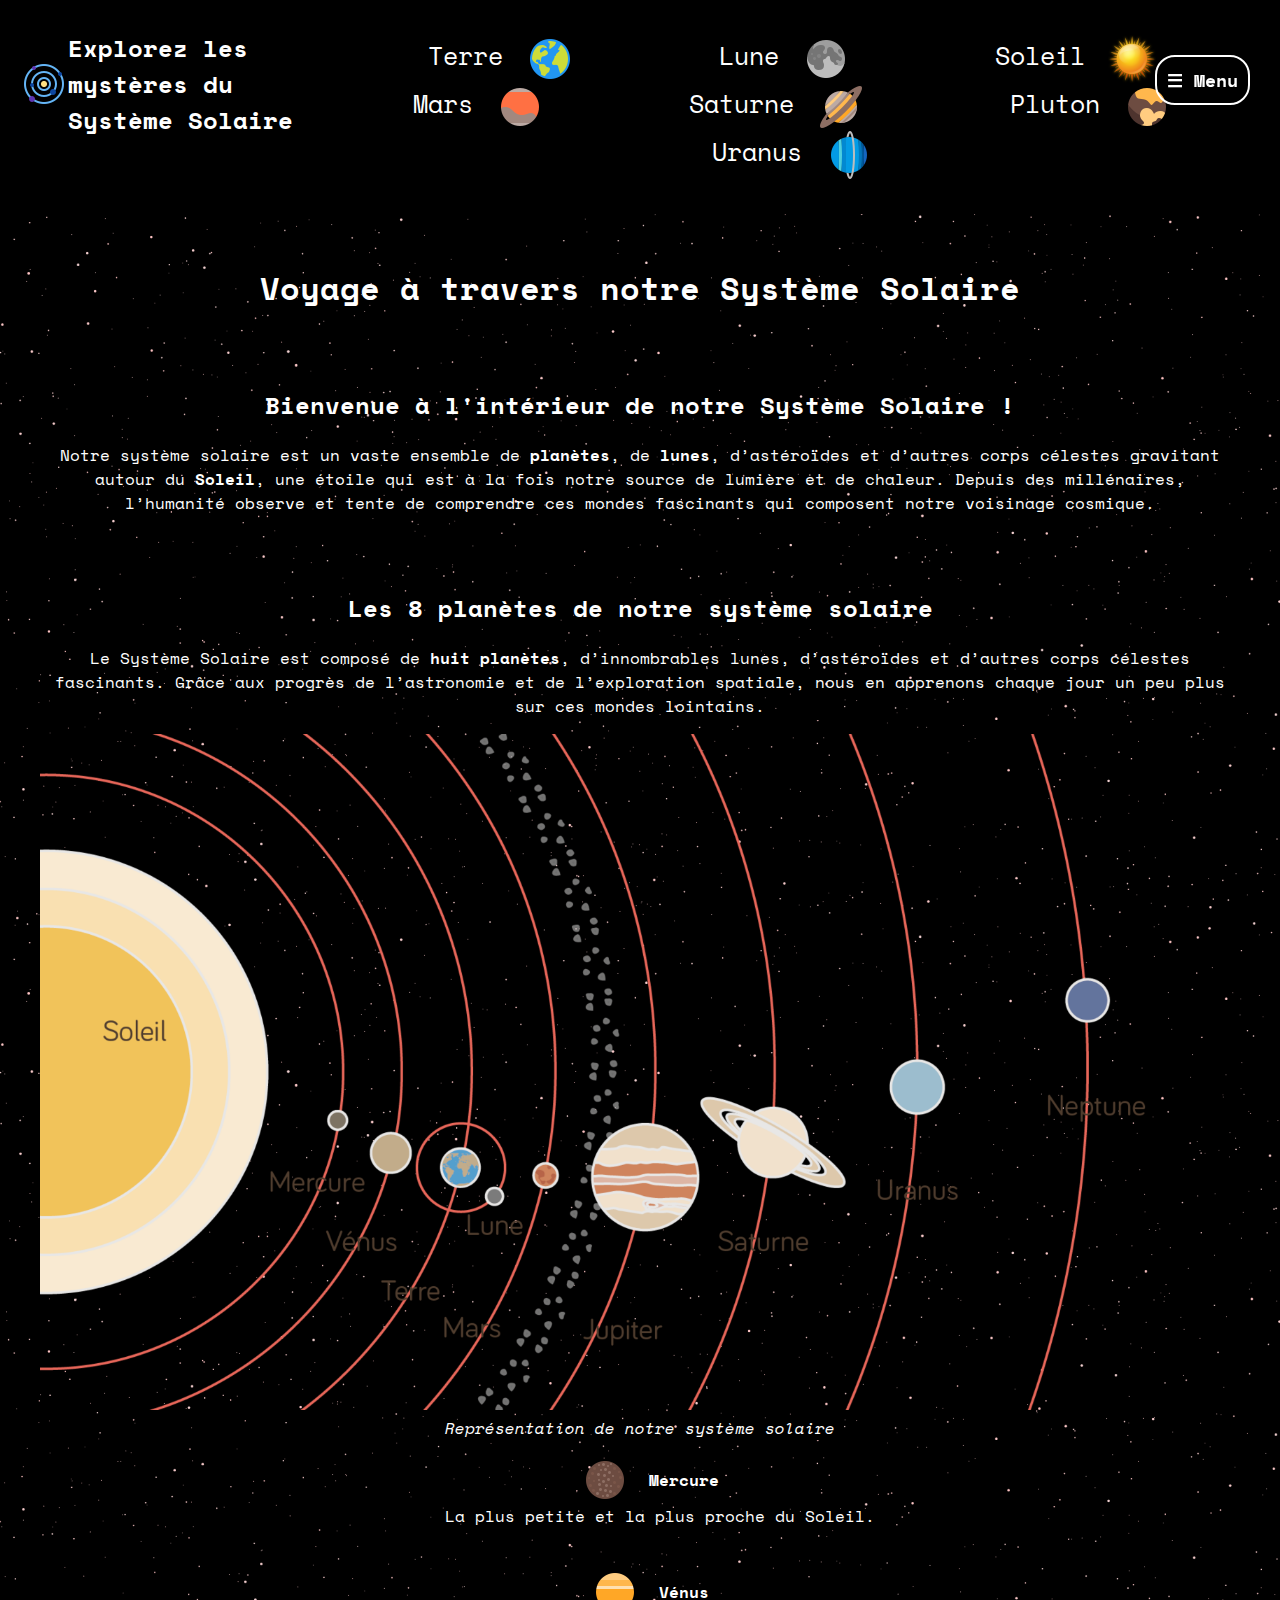
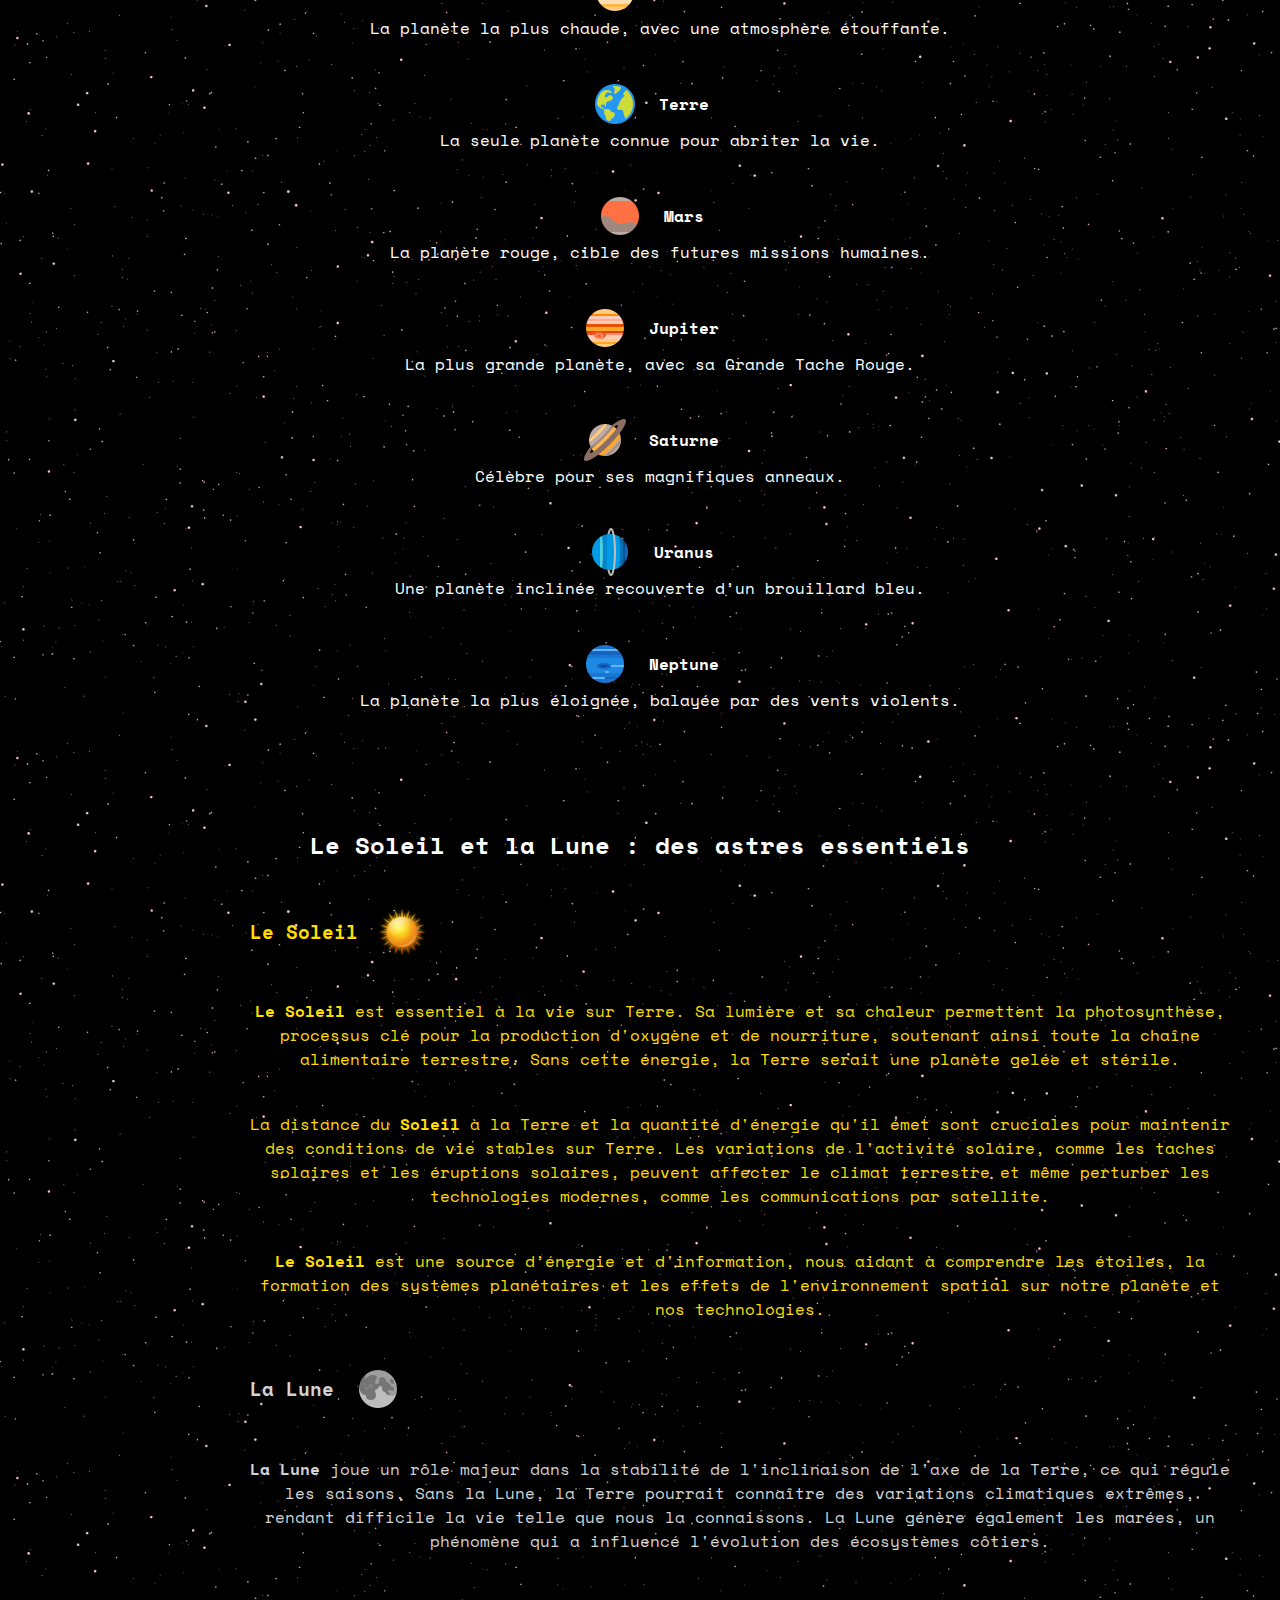
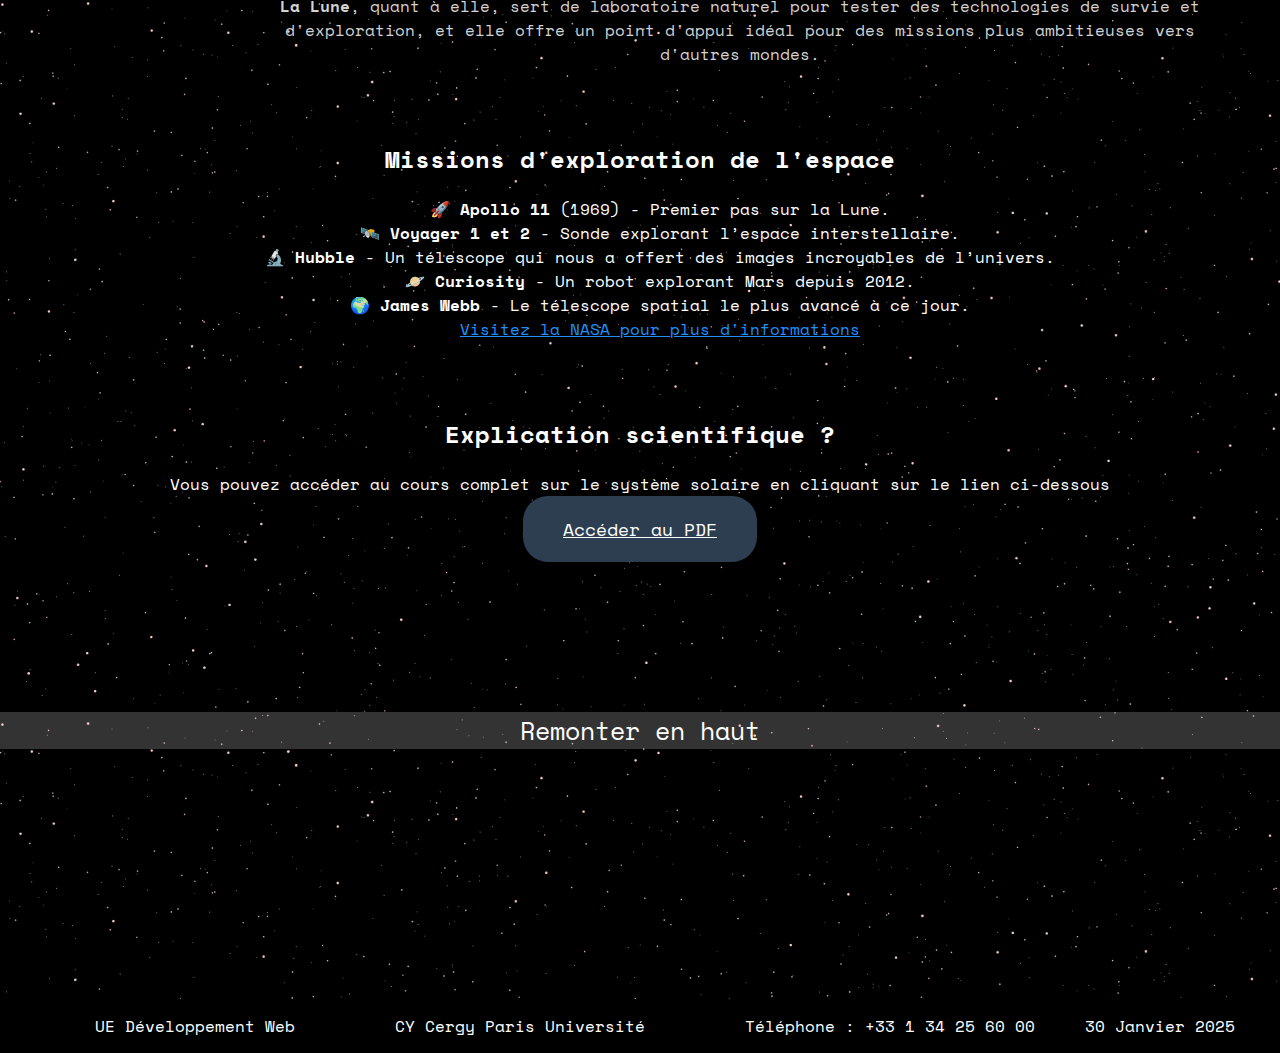
==== commit 0216953a: "menu /footer" ====
--- a/index.html
+++ b/index.html
@@ -112,9 +112,12 @@
 				<br/><a id="Pdf" href="./document/DossierEnseignants.pdf">Accéder au PDF</a>
 			</p>
 		</section>
+		<section>
+			<a href="#Top" id="Remonter">Remonter en haut</a>
+		</section>
 	</main>
 	<footer>
-		<a href="#Top" id="Remonter">Remonter en haut</a>
+		<span>UE Développement Web</span>
 		<span>CY Cergy Paris Université</span>
 		<span>Téléphone : +33 1 34 25 60 00</span>
 		<time datetime="2025-01-30">30 Janvier 2025</time>
--- a/style.css
+++ b/style.css
@@ -264,9 +264,14 @@
 
 
 
-#Remonter{
+#Remonter {
+    display: block;
+    text-align: center;
     text-decoration: none;
-    color: white;
+    margin-top: 150px;
+    color: white;
+    font-size: 25px;
+    background-color: rgba(255, 255, 255, 0.2); 
 
 }
 
@@ -278,6 +283,7 @@
     right: 20px;
     top: 5%;
     cursor: pointer;
+    background-color: transparent;
 }
 
 .menu-label {
@@ -294,6 +300,7 @@
     list-style: none;
     padding: 0;
     display: none;
+    background-color: black;
 }
 
 .side-menu:hover ul {   
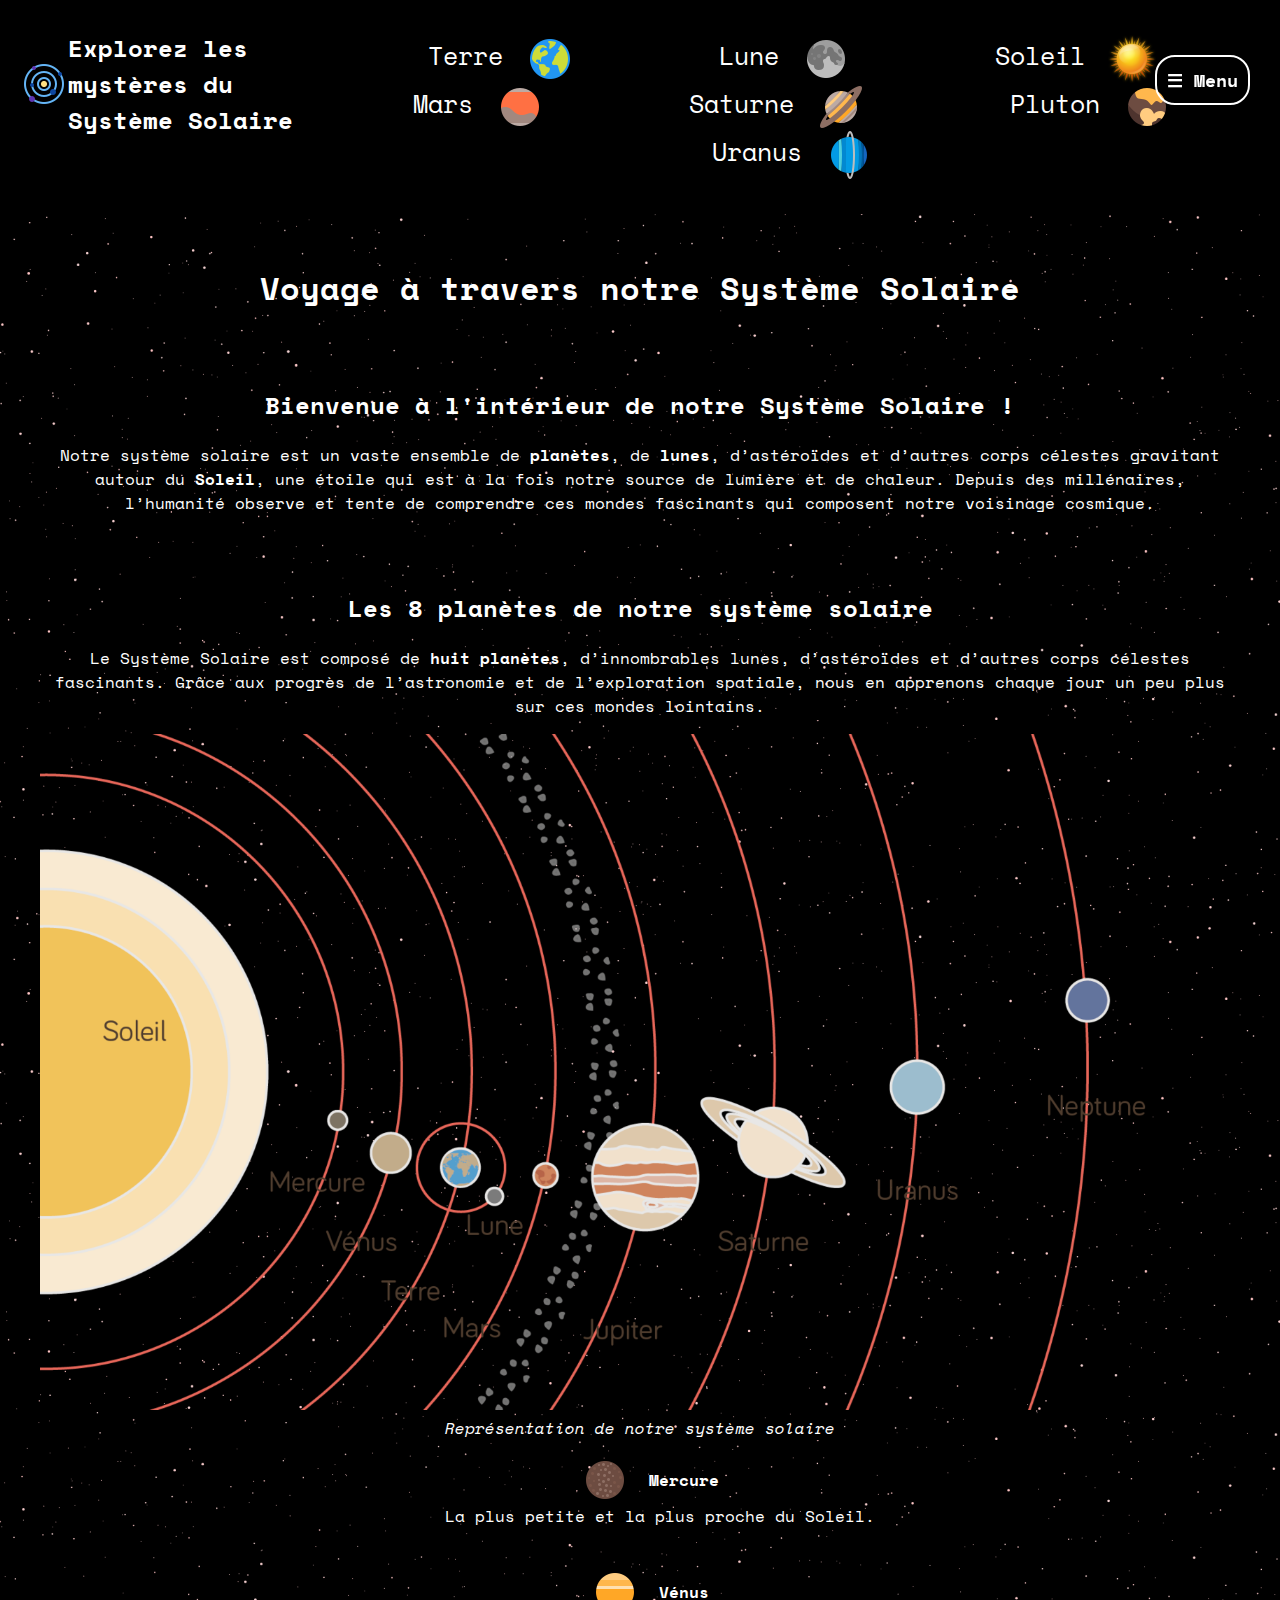
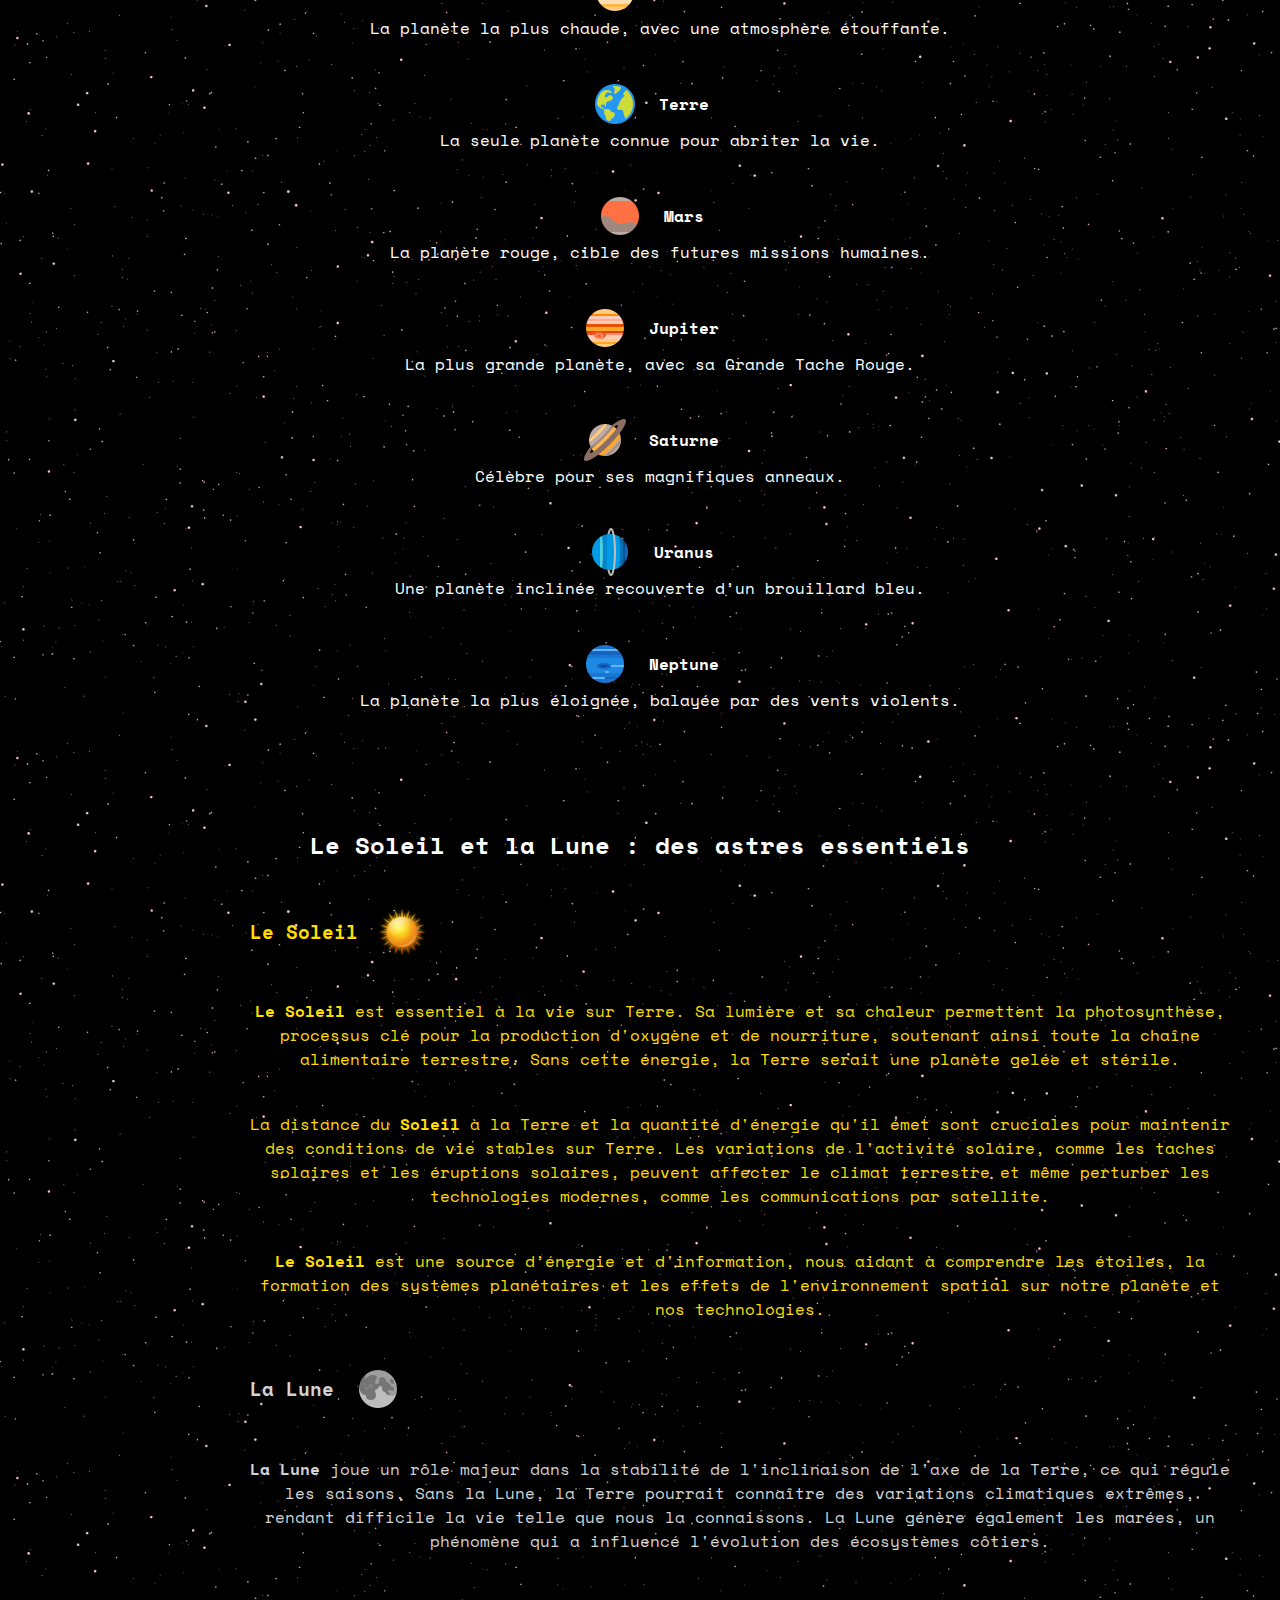
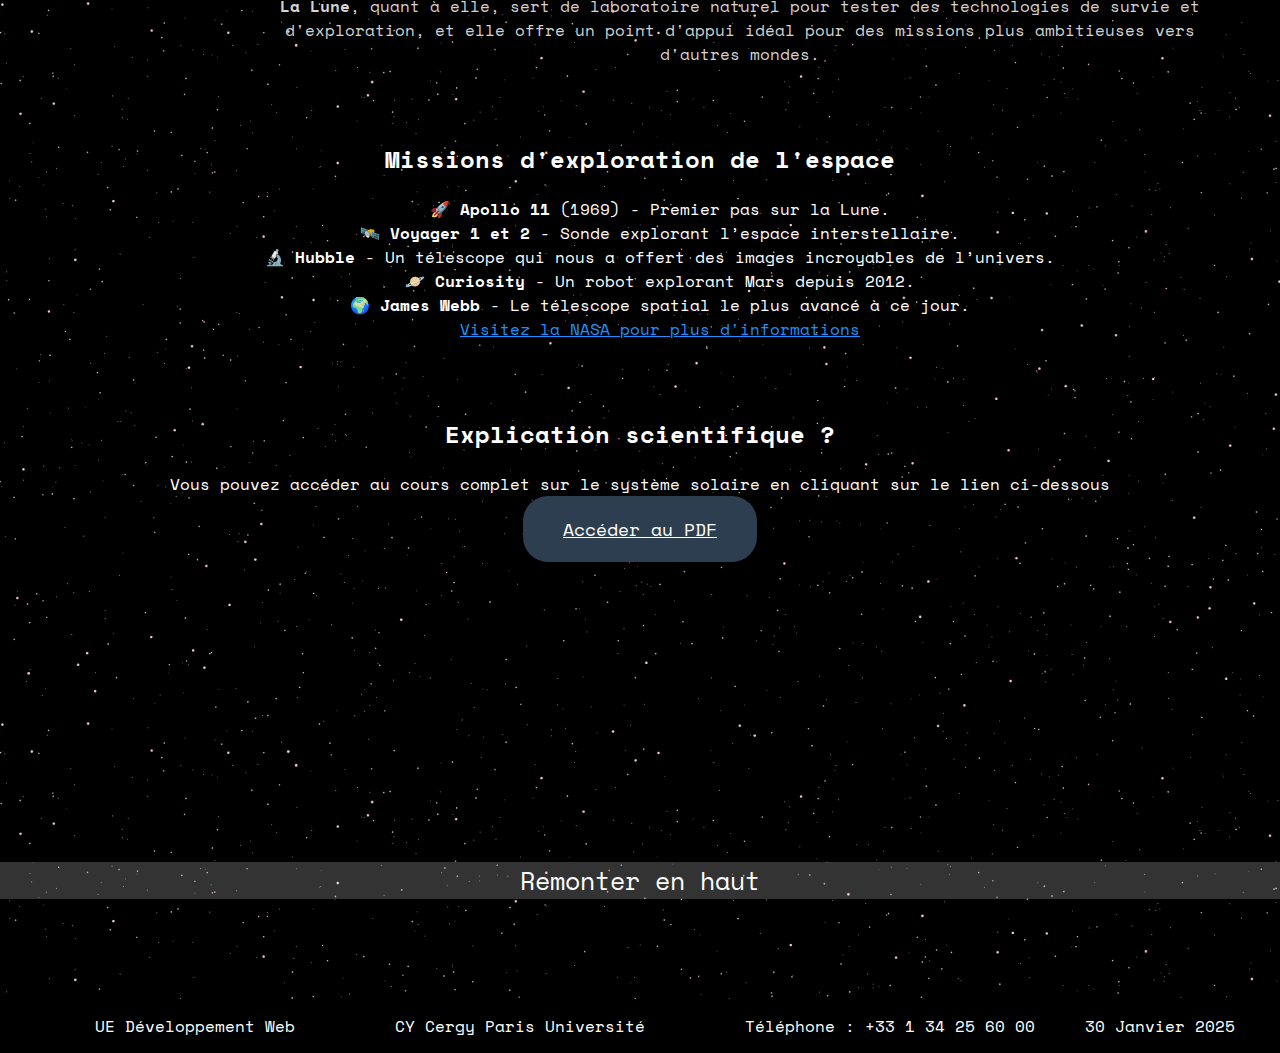
==== commit 23bf6ea6: "div pour remonter" ====
--- a/index.html
+++ b/index.html
@@ -112,9 +112,9 @@
 				<br/><a id="Pdf" href="./document/DossierEnseignants.pdf">Accéder au PDF</a>
 			</p>
 		</section>
-		<section>
+		<div>
 			<a href="#Top" id="Remonter">Remonter en haut</a>
-		</section>
+		</div>
 	</main>
 	<footer>
 		<span>UE Développement Web</span>
--- a/style.css
+++ b/style.css
@@ -12,7 +12,7 @@
 }
 
 main {
-    padding-bottom: 250px;
+    padding-bottom: 100px;
 }
 
 footer {
@@ -227,12 +227,15 @@
 }
 
 #Vaisseau {
-    display: inline-block; 
+    display: block; 
+    text-align: center;
     padding: 20px 40px;
     background-color: #D3D3D3; 
     color: black;   
     border-radius: 25px; 
     font-size: 18px; 
+
+
 }
 
 #Alien {
@@ -268,7 +271,7 @@
     display: block;
     text-align: center;
     text-decoration: none;
-    margin-top: 150px;
+    margin-top: 300px;
     color: white;
     font-size: 25px;
     background-color: rgba(255, 255, 255, 0.2); 
